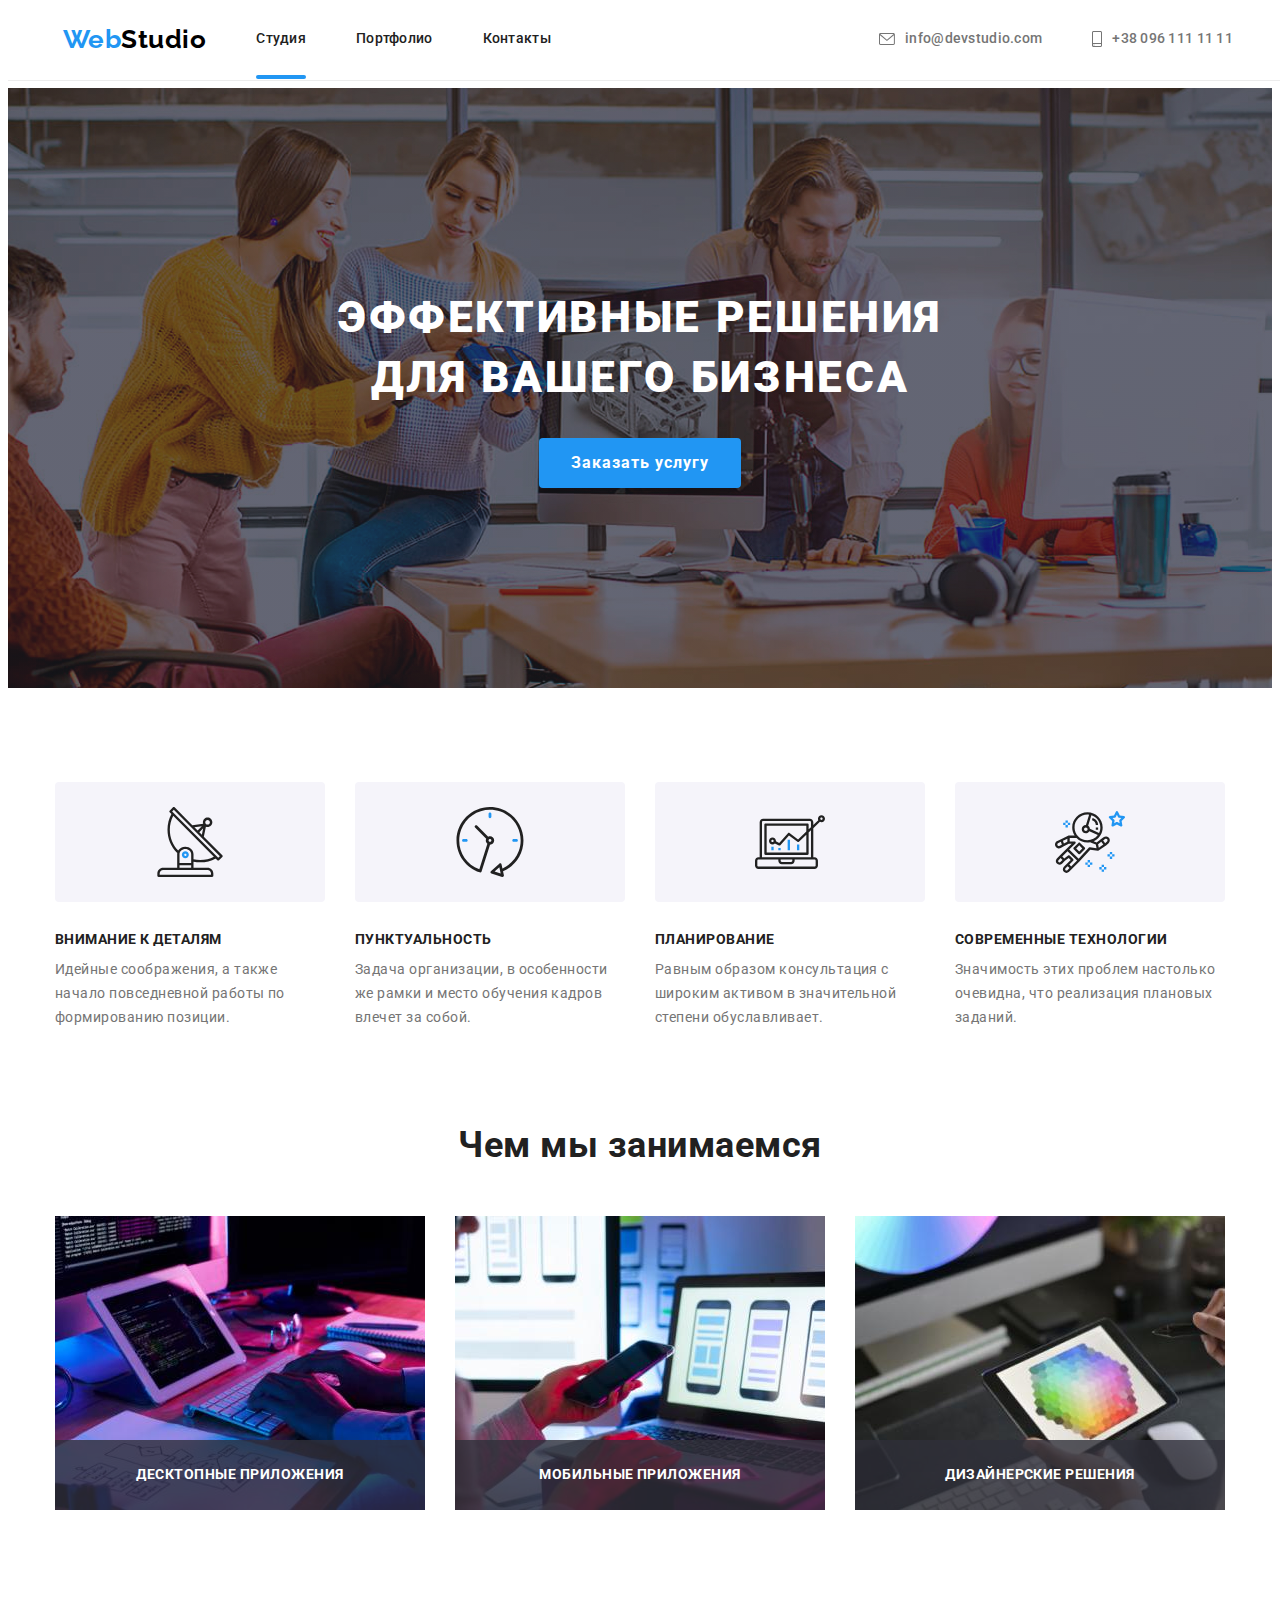
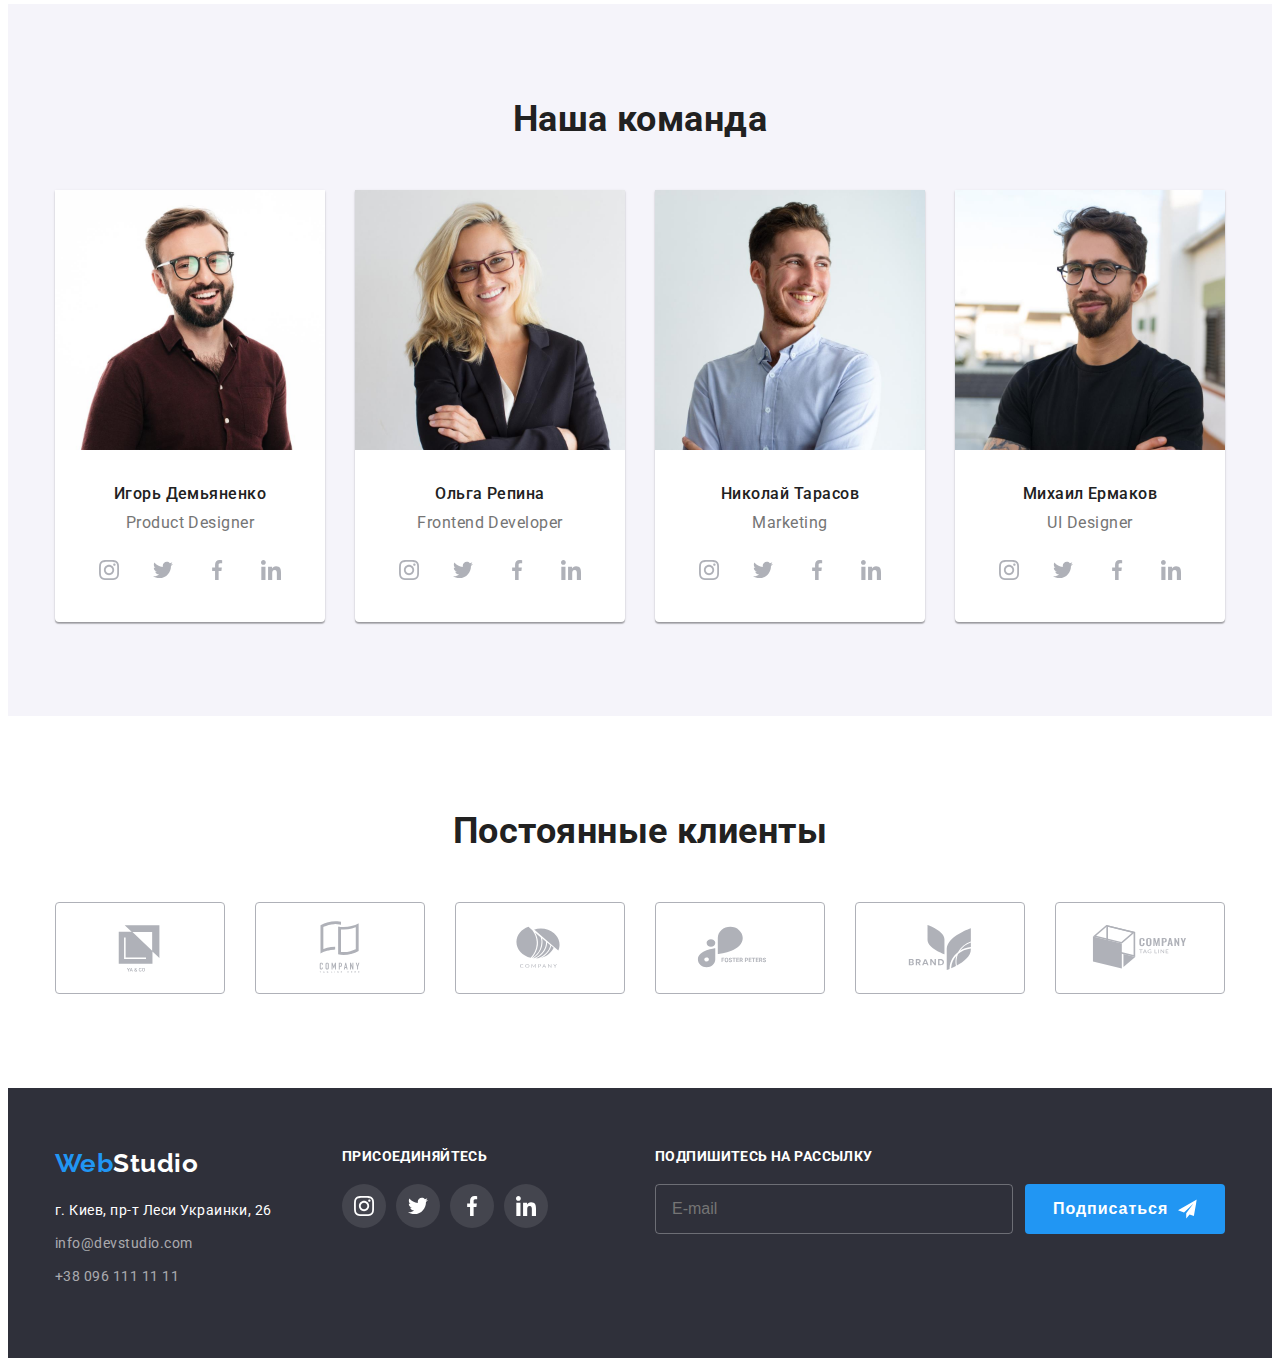
==== index.html @ 142d8e96 "new repository" ====
<!DOCTYPE html>
<html lang="ru">
<head>
    <meta charset="UTF-8">
    <meta http-equiv="X-UA-Compatible" content="IE=edge">
    <meta name="viewport" content="width=device-width, initial-scale=1.0">
    <title>Студия</title>
    <link href="https://fonts.googleapis.com/css2?family=Raleway:wght@700&family=Roboto:wght@400;500;700;900&display=swap"
        rel="stylesheet">
    <link rel="stylesheet" href="https://cdnjs.cloudflare.com/ajax/libs/modern-normalize/1.1.0/modern-normalize.min.css"
        integrity="sha512-wpPYUAdjBVSE4KJnH1VR1HeZfpl1ub8YT/NKx4PuQ5NmX2tKuGu6U/JRp5y+Y8XG2tV+wKQpNHVUX03MfMFn9Q=="
        crossorigin="anonymous" referrerpolicy="no-referrer" />
    <link rel="stylesheet" href="./css/styles.css">
</head>
<body>
    <!-- Шапка -->
    <header class="header">
        <div class="container nav-container">
            <nav class="header-nav">
                <a href="index.html" lang="en" class="logo-dark logo link"><span class="web">Web</span>Studio</a>
                <ul class="list nav-list">
                    <li class="nav-item"><a class="nav-link nav-link-hero current link" href="./index.html">Студия</a></li>
                    <li class="nav-item"><a class="nav-link nav-link-hero link" href="./portfolio.html">Портфолио</a></li>
                    <li class="nav-item"><a class="nav-link nav-link-hero link" href="">Контакты</a></li>
                </ul>
            </nav>
            <ul class="list nav-contacts">
                <li class="contact-item">
                    <a class="nav-contact link" href="mailto:info@devstudio.com">                
                        <svg class="icon-envelope">
                        <use href="./images/symbol-defs.svg#icon-envelope"></use>
                        </svg>
                     info@devstudio.com
                    </a>
                </li>
                <li class="contact-item">
                    <a class="nav-contact icon-tel link" href="tel:+380961111111">
                        <svg class="icon-smartphone">
                            <use href="./images/symbol-defs.svg#icon-smartphone"></use>
                        </svg>
                        +38 096 111 11 11
                    </a>
                </li>
            </ul>
        </div>
    </header>
<!-- Контент -->
 <main>
    <section class="hero-section conteiner overlay">
        <h1 class="hero-tittle">Эффективные решения <br /> для вашего бизнеса</h1>
        <button data-modal-open type="button" class="hero-button btn">Заказать услугу</button>        
        
    </section>
<!-- Особенности -->
<section class="section heading-section">
    <div class="container">
        <h2 class="heading-title">Особенности</h2>
        <ul class="heading-list list">
            <li class="heading-item icon-antena">
                <div class="icon-bcg">
                    <svg class="icon-box">
                        <use href="./images/symbol-defs.svg#icon-antenna"></use>
                    </svg>
                </div>
                <h3 class="second-heading-title">Внимание к деталям</h3>
                <p class="heading-text">Идейные соображения, а также начало повседневной работы по формированию позиции.</p>
            </li>
            <li class="heading-item">
                <div class="icon-bcg">
                    <svg class="icon-box">
                        <use href="./images/symbol-defs.svg#icon-clock"></use>
                    </svg>
                </div>                
                <h3 class="second-heading-title">Пунктуальность</h3>
                <p class="heading-text">Задача организации, в особенности же рамки и место обучения кадров влечет за собой.</p>
            </li>
            <li class="heading-item">
                <div class="icon-bcg">
                    <svg class="icon-box">
                        <use href="./images/symbol-defs.svg#icon-diagram"></use>
                    </svg>
                </div>
                <h3 class="second-heading-title">Планирование</h3>
                <p class="heading-text">Равным образом консультация с широким активом в значительной степени обуславливает.</p>
            </li>
            <li class="heading-item">
                <div class="icon-bcg">
                    <svg class="icon-box">
                        <use href="./images/symbol-defs.svg#icon-astronaut"></use>
                    </svg>
                </div>
                <h3 class="second-heading-title">Современные технологии</h3>
                <p class="heading-text">Значимость этих проблем настолько очевидна, что реализация плановых заданий.</p>
            </li>
        </ul>
    </div>
    
</section>
<!-- Чем мы занимаемся -->
<section class="section">
    <div class="container no-padding">
        <h2 class="galary-title title-two">Чем мы занимаемся</h2>
        <ul class="galary-list list">
            <li class="galary-item">                
                <img class="photo" src="./images/written-code.jpg" alt="Написание-кода" width="370">
                <p class="galary-item-about">Десктопные приложения</p>
            </li>
            <li class="galary-item">                
                <img class="photo" src="./images/adaptation-for-mobile.jpg" alt="Адаптация-под-мобильные-устройства" width="370">
                <p class="galary-item-about">Мобильные приложения</p>                                
            </li>
            <li class="galary-item">                
                <img class="photo" src="./images/style.jpg" alt="Стилизация-сайта" width="370">
                <p class="galary-item-about">Дизайнерские решения</p>                                
            </li>
        </ul>
    </div>
        
</section>
<!-- Наша команда -->
<section class="section team-section">
    <div class="container">
        <h2 class="team-title title-two">Наша команда</h2>
        <ul class="list team-list">
            <li class="team-item">
                <img class="foto-box" src="./images/foto-igor.jpg" alt="Игорь-Демьяненко" width="270">
                <h3 class="second-team-title">Игорь Демьяненко</h3>
                <p lang="en" class="team-about">Product Designer</p>
                <ul class="list team-contact-list">
                    <li class="team-contact-item">
                        <a href="" class="link team-contact-link">
                            <svg class="icon icon-social">
                                <use href="./images/symbol-defs.svg#icon-instagram"></use>
                            </svg>
                        </a>                        
                    </li>
                    <li class="team-contact-item">
                        <a href="" class="link team-contact-link">
                            <svg class="icon icon-twitter">
                                <use href="./images/symbol-defs.svg#icon-twitter"></use>
                            </svg>
                        </a>
                    </li>
                    <li class="team-contact-item">
                        <a href="" class="link team-contact-link">
                            <svg class="icon icon-facebook">
                                <use href="./images/symbol-defs.svg#icon-facebook"></use>
                            </svg>
                        </a>
                    </li>                   
                    <li class="team-contact-item">
                        <a href="" class="link team-contact-link">
                            <svg class="icon icon-linkedin">
                                <use href="./images/symbol-defs.svg#icon-linkedin"></use>
                            </svg>
                        </a>
                    </li>
                </ul>
            </li>
            <li class="team-item">
                <img class="foto-box" src="./images/foto-olga.jpg" alt="Ольга-Репина" width="270">
                <h3 class="second-team-title">Ольга Репина</h3>
                <p lang="en" class="team-about">Frontend Developer</p>
                <ul class="list team-contact-list">
                    <li class="team-contact-item">
                        <a href="" class="link team-contact-link">
                            <svg class="icon icon-instagram">
                                <use href="./images/symbol-defs.svg#icon-instagram"></use>
                            </svg>
                        </a>                
                    </li>
                    <li class="team-contact-item">
                        <a href="" class="link team-contact-link">
                            <svg class="icon icon-twitter">
                                <use href="./images/symbol-defs.svg#icon-twitter"></use>
                            </svg>
                        </a>
                    </li>
                    <li class="team-contact-item">
                        <a href="" class="link team-contact-link">
                            <svg class="icon icon-facebook">
                                <use href="./images/symbol-defs.svg#icon-facebook"></use>
                            </svg>
                        </a>
                    </li>
                    <li class="team-contact-item">
                        <a href="" class="link team-contact-link">
                            <svg class="icon icon-linkedin">
                                <use href="./images/symbol-defs.svg#icon-linkedin"></use>
                            </svg>
                        </a>
                    </li>
                </ul>
            </li>
            <li class="team-item">
                <img class="foto-box" src="./images/foto-mykola.jpg" alt="Николай-Тарасов" width="270">
                <h3 class="second-team-title">Николай Тарасов</h3>
                <p lang="en" class="team-about">Marketing</p>
                <ul class="list team-contact-list">
                    <li class="team-contact-item">
                        <a href="" class="link team-contact-link">
                            <svg class="icon icon-instagram">
                                <use href="./images/symbol-defs.svg#icon-instagram"></use>
                            </svg>
                        </a>
                
                    </li>
                    <li class="team-contact-item">
                        <a href="" class="link team-contact-link">
                            <svg class="icon icon-twitter">
                                <use href="./images/symbol-defs.svg#icon-twitter"></use>
                            </svg>
                        </a>
                    </li>
                    <li class="team-contact-item">
                        <a href="" class="link team-contact-link">
                            <svg class="icon icon-facebook">
                                <use href="./images/symbol-defs.svg#icon-facebook"></use>
                            </svg>
                        </a>
                    </li>
                    <li class="team-contact-item">
                        <a href="" class="link team-contact-link">
                            <svg class="icon icon-linkedin">
                                <use href="./images/symbol-defs.svg#icon-linkedin"></use>
                            </svg>
                        </a>
                    </li>
                </ul>
            </li>
            <li class="team-item">
                <img class="foto-box" src="./images/foto-myhaylo.jpg" alt="Михаил-Ермако" width="270">
                <h3 class="second-team-title">Михаил Ермаков</h3>
                <p lang="en" class="team-about">UI Designer</p>
                <ul class="list team-contact-list">
                    <li class="team-contact-item">
                        <a href="" class="link team-contact-link">
                            <svg class="icon icon-instagram">
                                <use href="./images/symbol-defs.svg#icon-instagram"></use>
                            </svg>
                        </a>
                        
                    </li>
                    <li class="team-contact-item">
                        <a href="" class="link team-contact-link">
                            <svg class="icon icon-twitter">
                                <use href="./images/symbol-defs.svg#icon-twitter"></use>
                            </svg>
                        </a>
                    </li>
                    <li class="team-contact-item">
                        <a href="" class="link team-contact-link">
                            <svg class="icon icon-facebook">
                                <use href="./images/symbol-defs.svg#icon-facebook"></use>
                            </svg>
                        </a>
                    </li>                   
                    <li class="team-contact-item">
                        <a href="" class="link team-contact-link">
                            <svg class="icon icon-linkedin">
                                <use href="./images/symbol-defs.svg#icon-linkedin"></use>
                            </svg>
                        </a>
                    </li>
                </ul>
            </li>
        </ul>
    </div>
    
</section>
<!-- Постоянные клиенты -->
<section class="section section-clients">
    <div class="container">
        <h2 class="title-two clients-title">Постоянные клиенты</h2>
        <ul class="list list-clients">
            <li class="client-item ">
                <a href="" class="link link-client ">                    
                <svg class="icon-company">
                   <use href="./images/symbol-defs.svg#icon-company1"></use>
                </svg>                                       
                </a>
            </li>
            <li class="client-item">
                <a href="" class="link link-client">
                <svg class="icon-company">
                    <use href="./images/symbol-defs.svg#icon-company2"></use>
                </svg>
                </a>                
            </li>
            <li class="client-item">
                 <a href="" class="link link-client ">
                <svg class="icon-company">
                    <use href="./images/symbol-defs.svg#icon-company3"></use>
                </svg>
                </a>
            </li>
            <li class="client-item">
                <a href="" class="link link-client">
                <svg class="icon-company">
                    <use href="./images/symbol-defs.svg#icon-company4"></use>
                </svg>
                </a>
            </li>
            <li class="client-item">                
                <a href="" class="link link-client">
                <svg class="icon-company">
                    <use href="./images/symbol-defs.svg#icon-company5"></use>
                </svg>
                </a>
            </li>
            <li class="client-item">
                <a href="" class="link link-client">
                <svg class="icon-company">
                    <use href="./images/symbol-defs.svg#icon-company6"></use>
                </svg>
                </a>
            </li>                        
        </ul>
    </div>
</section>
</main>
<!-- Подвал -->
<footer class="footer">
    <div class="container footer-container">
        <div>
            <a href="index.html" lang="en" class="logo-light logo link"><span class="web">Web</span>Studio</a>
            <address class="footer-adress">
                <ul class="footer-list list">
                    <li class="footer-item"><a class="footer-link-maps link" href="https://goo.gl/maps/ipxUos9jde3rESVAA">г. Киев,
                            пр-т Леси Украинки, 26</a></li>
                    <li class="footer-item"><a class="footer-link link" href="mailto:info@devstudio.com">info@devstudio.com</a></li>
                    <li class="footer-item"><a class="footer-link link" href="tel:+380961111111">+38 096 111 11 11</a></li>
                </ul>
            </address>
        </div>        
        <div class="footer-box-contact">
            <h3 class="footer-title">присоединяйтесь</h3>
            <ul class="list footer-contact-list">
                <li class="footer-contact-item">
                    <a href="" class="link link-footer-contact">
                        <svg class="icon icon-footer icon-instagram">
                            <use href="./images/symbol-defs.svg#icon-instagram"></use>
                        </svg>
                    </a>
                </li>
                <li class="footer-contact-item">
                    <a href="" class="link link-footer-contact">
                        <svg class="icon icon-footer icon-twitter">
                            <use href="./images/symbol-defs.svg#icon-twitter"></use>
                        </svg>
                    </a>
                </li>
                <li class="footer-contact-item">
                    <a href="" class="link link-footer-contact">
                        <svg class="icon icon-footer icon-facebook">
                            <use href="./images/symbol-defs.svg#icon-facebook"></use>
                        </svg>
                    </a>
                </li>
                <li class="footer-contact-item">
                    <a href="" class="link link-footer-contact">
                        <svg class="icon icon-footer icon-linkedin">
                            <use href="./images/symbol-defs.svg#icon-linkedin"></use>
                        </svg>
                    </a>
                    
                </li>
            </ul>
        </div>
        <div class="subscribe">
            <h3 class="footer-title">подпишитесь на рассылку</h3>
            <form class="topic-form js-speaker-form">
                <div class="form-footer">
                    <label for="email"></label>
                    <input type="email" name="email" placeholder="E-mail" id="email">
                </div>
                
                
                <button type="submit" class="btn-sbc">
                    Подписаться                    
                    <svg class="icon-send">
                        <use href="./images/symbol-defs.svg#icon-icon-send"></use>
                    </svg>
                    
                                    
                </button>
            </form>
        </div>
    </div>
    
</footer>

<div data-modal class="backdrop is-hidden">
    <div class="modal modal-animation">
        <button data-modal-close class="close-modal-btn" type="button">
            <svg class="icon-vector">
                <use href="./images/symbol-defs.svg#icon-vector"></use>
            </svg>
        </button>
        <div class="modal-form">
            <h2 class="modal-title">Оставьте свои данные, мы вам перезвоним</h2>
            <form class="form js-speaker-form">
                <div class="form-group">
                    <label for="user" >Имя</label>
                    <input class="input" type="text" name="inform-user" id="user" required>
                    <svg class="icon-form">
                        <use href="./images/symbol-defs.svg#icon-person-black-18dp-1"></use>
                    </svg>
                </div>
                <div class="form-group">
                    <label for="tel">Телефон</label>
                    <input class="input" type="tel" name="inform-user" id="tel" required>
                    <svg class="icon-form">
                        <use href="./images/symbol-defs.svg#icon-phone-black-18dp-1"></use>
                    </svg>
                </div>
                <div class="form-group">
                    <label for="mail">Почта</label>
                    <input class="input" type="email" name="inform-user" id="mail" required>
                    <svg class="icon-form">
                        <use href="./images/symbol-defs.svg#icon-email-black-18dp-1"></use>
                    </svg>
                </div>
                <div class="form-group">
                    <label for="comment">Комментарий</label>
                    <textarea class="input" name="inform-user" id="comment"  rows="8" placeholder="Введите текст"></textarea>
                </div>
                                    
                <label class="checkbox-label" >
                    <input class="checkbox" type="checkbox" name="police" >
                    <span class="box-icon-check">
                        <svg class="icon-check">
                            <use href="./images/symbol-defs.svg#icon-icon-check"></use>
                        </svg>
                    </span>
                    Соглашаюсь с рассылкой и принимаю <a href="" class="checkbox-link"> Условия договора</a>
                </label>
                                            
                        
            </form>
            <button type="submit" class="btn-modal">Отправить</button>
        </div>
        
    </div>
</div>

<script src="./js/modal.js"></script>
</body>
</html>
---- css/styles.css ----
html {
    box-sizing: border-box;
}
*, *::before, *::after {
    box-sizing: inherit;
}
h1, h2, h3, h4, h5, h6, p, ul {
    margin: 0;
    padding: 0;
}

/* цвет компаний #afb1b8 style="fill: var(--color3, #afb1b8)*/

:root {
    --accent-color: #2196F3;
    --primary-text-color: #212121;
    --second-text-color: #757575;
    --light-text-color: #FFFFFF;
    --dark: #000000;
    --footer-contacts-color: rgba(255, 255, 255, 0.6);
}
body {
    font-family: 'Roboto', sans-serif;
    font-weight: 400;
    color: var(--primary-text-color);
    letter-spacing: 0.03em;
    padding-top: 80px;
}
.backdrop {
    position: fixed;
    top: 0;
    left: 0;
    width: 100%;
    height: 100%;
    z-index: 2;
    background-color: rgba(0, 0, 0, 0.2);
    opacity: 1;
    transition: opacity 250ms cubic-bezier(0.4, 0, 0.2, 1);
    
}
.backdrop.is-hidden {
    opacity: 0;
    pointer-events: none;
    
    
}
.backdrop.is-hidden .modal {
    transform: translate(-50%, -50%) scale(0.8);
}
.modal {
    position: absolute;
    top: 50%;
    left: 50%;
    z-index: 3;
    transform: translate(-50%, -50%) scale(1);
    min-width: 528px;
    min-height: 581px;
    background-color: var(--light-text-color);
    border-radius: 4px;
    box-shadow: 0px 1px 3px rgba(0, 0, 0, 0.12), 0px 1px 1px rgba(0, 0, 0, 0.14), 0px 2px 1px rgba(0, 0, 0, 0.2);
    transition: transform 250ms cubic-bezier(0.4, 0, 0.2, 1);

    
}

.close-modal-btn {
    position: absolute;
    top: 8px;
    right: 8px;
    width: 30px;
    height: 30px;
    display: flex;
    align-items: center;
    justify-content: center;
    background-color: var(--light-text-color);
    border: 1px solid rgba(0, 0, 0, 0.1);
    border-radius: 50%;
    cursor: pointer;
    transition: fill 250ms cubic-bezier(0.4, 0, 0.2, 1);
    
}
.icon-vector {
    width: 18px;
    height: 18px;
    
    fill: #000000;
}
.close-modal-btn:hover .icon-vector,
.close-modal-btn:focus .icon-vector {
    fill: var(--accent-color);
}
.modal-form {
    display: flex;
    align-items: center;
    justify-content: center;
    flex-direction: column;
}
.modal-title {
    font-weight: 700;
    font-size: 20px;
    line-height: 1.15;
    text-align: center;
    color: var(--primary-text-color);
    margin-top: 40px;
}
.form {
    width: 448px;
    margin-top: 12px;
}
.form-group {
    position: relative;
    display: flex;
    flex-direction: column;
}
.form-group label {
    font-size: 12px;
    line-height: 1.17;
    letter-spacing: 0.01em;
    color: var(--second-text-color);
}
.form-group input {
    
    margin: 0;
    margin-top: 4px;
    padding: 11px 12px 11px 42px;
    outline: none;
    height: 40px;
    border: 1px solid rgba(33, 33, 33, 0.2);
    border-radius: 4px;
    cursor: pointer;
    transition: border 250ms cubic-bezier(0.4, 0, 0.2, 1);
}
.form-group:hover input,
.form-group:focus-within input {
    border-color: var(--accent-color);
    
}

.input {
    border-color: var(--accent-color);
}
.icon-form {
    position: absolute;
    bottom: 11px;
    left: 12px;
    width: 18px;
    height: 18px;
    fill: var(--dark);
    transition: fill 250ms cubic-bezier(0.4, 0, 0.2, 1);
}
.form-group:hover .icon-form,
.form-group:focus-within .icon-form {
    fill: var(--accent-color);
}
.form-group textarea {
    margin-top: 4px;
    padding: 12px 16px;
    height: 120px;
    outline: none;
    border: 1px solid rgba(33, 33, 33, 0.2);
    border-radius: 4px;
    cursor: pointer;
    transition: border 250ms cubic-bezier(0.4, 0, 0.2, 1);
}
.form-group:hover textarea,
.form-group:focus-within textarea {
    border-color: var(--accent-color);
    
}
.form-group:not(:first-child) {
    margin-top: 10px;
}
.form-group:last-child {
    margin-top: 20px;
}
textarea {
    resize: none;
}
.form-group label[for="police"] {
    font-size: 14px;
    line-height: 1.71;
    color: var(--second-text-color);
}
.checkbox-label {
    display: flex;
    align-items: center;
    justify-content: center;
    margin-top: 20px;
    font-size: 14px;
    line-height: 1.71;
    color: var(--second-text-color);
}
.checkbox {
    -webkit-appearance: none;
    -moz-appearance: none;
    appearance: none;
    
}
.checkbox:checked ~ .box-icon-check {
    background-color: var(--accent-color);
    border-color: var(--accent-color);
}
.box-icon-check {
    display: flex;
    align-items: center;
    width: 16px;
    height: 15px;
    margin-right: 7px;
    border: 1px solid #212121;
    border-radius: 2px;
    background-origin: border-box;
    cursor: pointer;
}
.box-icon-check:hover,
.box-icon-check:focus {
    border-color: var(--accent-color);
}

.checkbox-link {
    font-size: 14px;
    line-height: 1.71;
    color: var(--accent-color);
}
.btn-modal {
    font-weight: 700;
    font-size: 16px;
    line-height: 1.87;
    display: flex;
    align-items: center;
    justify-content: center;
    letter-spacing: 0.06em;
    width: 200px;
    height: 50px;
    color: var(--light-text-color);
    background-color: var(--accent-color);
    border: none;
    border-radius: 4px;
    box-shadow: 0px 4px 4px rgba(0, 0, 0, 0.15);
    margin-top: 30px;
    transition: background-color 250ms cubic-bezier(0.4, 0, 0.2, 1);
}
.btn-modal:hover,
.btn-modal:focus {
    background-color: #188CE8;
}
.section {
    padding-bottom: 94px;
    padding-top: 94px;
}
.container {
    width: 1200px;
    padding-left: 15px;
    padding-right: 15px;
    margin-left: auto;
    margin-right: auto;
}
.list {
    list-style: none;
}
.link {
    text-decoration: none;
    cursor: pointer;
    display: block;
}
.logo-dark {
    color: var(--dark);

}
.logo-light {
    display: flex;
    color: var(--light-text-color) ;
    margin-bottom: 20px;
}
.title-two {
    color: var(--primary-text-color);
}
/* ---------header--------- */
.header {
    position: fixed;
    top: 0;
    width: 100%;
    z-index: 1;
    min-height: 80px;
    border-bottom: 1px solid #ECECEC;
    padding-top: 24px;
    padding-bottom: 25px;
    background-color: var(--light-text-color);
}
.nav-container {
    display: flex;
    align-items: center;
}

.header-nav {
    display: flex;
}
.logo {
    font-family: 'Raleway', sans-serif;
    font-weight: 700;
    font-size: 26px;
    line-height: 1.19;
    
    margin-right: 50px;
}
.web {
    color: var(--accent-color);
}
.nav-list {
    display: flex;
    align-items: center;
    justify-content: flex-end;
}
.nav-item:not(:last-child) {
    margin-right: 50px;
}

.nav-link {
    position: relative;
    font-weight: 500;
    font-size: 14px;
    line-height: 1.14;
    letter-spacing: 0.02em;
    color: var(--primary-text-color);
}
.nav-link-hero {
    position: relative;

}
.nav-link-hero::after {
    display: block;
    position: absolute;
    content: "";
    left: 0;
    top: 44px;
    width: 0;
    height: 4px;
    background-color: var(--accent-color);
    border-radius: 2px;
    transition: 250ms cubic-bezier(0.4, 0, 0.2, 1);
}
.nav-link:hover::after {
    width: 100%
}
.nav-link:hover, .nav-link:focus {
    color: var(--accent-color);
}
.current {
    position: relative;
}
.current::after {
    display: block;
    position: absolute;
    content: "";
    left: 0;
    top: 44px;
    width: 100%;
    height: 4px;
    background-color: var(--accent-color);
    border-radius: 2px;
}
.nav-list.nav-item:not(:last-child) {
    margin-right: 50px;
}
.nav-contacts {
    display: flex;
    margin-left: auto;
    align-items: center;
}


.contact-item:not(:last-child) {
    margin-right: 50px;
}
.nav-contact {
    display: flex;
    align-items: center;    
    font-weight: 500;
    font-size: 14px;
    line-height: 1.14;
    letter-spacing: 0.02em;
    color: var(--second-text-color);
    transition-property: color;
    transition-duration: 250ms;
    transition-timing-function: cubic-bezier(0.4, 0, 0.2, 1);;
    
}
.nav-contact:hover , 
.nav-contact:focus {
    color: var(--accent-color);
}
.icon-envelope {
    display: flex;
    align-items: center;
    width: 16px;
    height: 12px;
    margin-right: 10px;
    fill: #757575;
    transition-property: fill;
    transition-duration: 250ms;
    transition-timing-function: cubic-bezier(0.4, 0, 0.2, 1);;
    
    
}
.icon-smartphone {
    display: flex;
    align-items: center;
    width: 10px;
    height: 16px;
    margin-right: 10px;
    fill: #757575;
    transition-property: fill;
    transition-duration: 250ms;
    transition-timing-function: cubic-bezier(0.4, 0, 0.2, 1);;
    
    
}
.nav-contact:hover .icon-envelope, 
.nav-contact:focus .icon-envelope {
    fill: var(--accent-color);
}
.nav-contact:hover .icon-smartphone, 
.nav-contact:focus .icon-smartphone {
    fill: var(--accent-color);
}
/* ---------hero--------- */

.hero-section {
    
    background-color: #2F303A;
    text-align: center;
    padding-top: 200px;
    padding-bottom: 200px;
}
.hero-tittle {
    font-weight: 900;
    font-size: 44px;
    line-height: 1.36;
    text-align: center;
    letter-spacing: 0.06em;
    text-transform: uppercase;
    color: var(--light-text-color);
    margin-bottom: 30px;
    
}
.btn {
    font-family: inherit;
    font-weight: 700;
    font-size: 16px;
    line-height: 1.87;
    align-items: center;
    
    letter-spacing: 0.06em;
    color: var(--light-text-color);
    background-color: var(--accent-color);
    box-shadow: 0px 4px 4px rgba(0, 0, 0, 0.15);
    border-radius: 4px;
    border: none;
    cursor: pointer;
    transition-property: background-color;
    transition-duration: 250ms;
    transition-timing-function: cubic-bezier(0.4, 0, 0.2, 1);;
    
    
}
.btn:hover, .btn.focus {
    background-color: #188CE8;
}
.hero-button {
    padding: 10px 32px;
}
.overlay {
    max-width: 1600px;
    height: 600px;
    margin-left: auto;
    margin-right: auto;
    background-image: linear-gradient(rgba(47, 48, 58, 0.4), 
                    rgba(47, 48, 58, 0.4)), url(../images/imgbcg.jpg);;
    background-repeat: no-repeat;
    background-size: cover;
    background-position: center;
}
/* ---------heading--------- */
.heading-section {
    padding-bottom: 0;
}
.heading-title {
    display: none;
}

.heading-list {
    
    display: flex;
    flex-wrap: wrap;
    margin-left: -30px;
    margin-top: -30px;
}
.heading-item {
    max-width: 270px;
    margin-left: 30px;
    margin-top: 30px;
    flex-basis: calc((100% - 120px) / 4);
}
.icon-bcg {
    display: flex;
    justify-content: center;
    align-items: center;
    width: 100%;
    height: 120px;
    background-color: #F5F4FA;
    margin-bottom: 30px;
    border-radius: 4px;

}
.icon-box {
    display: block;
    width: 70px;
    height: 70px;
}


.second-heading-title {
    font-weight: 700;
    font-size: 14px;
    line-height: 1.14;
    
    text-transform: uppercase;
    color: var(--primary-text-color);
    margin-bottom: 10px;
}
.heading-text {
    font-size: 14px;
    line-height: 1.71;
    
    color: var(--second-text-color);
}
/* ---------galary--------- */
.galary-title {
    font-weight: 700;
    font-size: 36px;
    line-height: 1.17;
    text-align: center;
    
    color: var(--primary-text-color);
    margin-bottom: 50px;
}
.galary-list {
    
    display: flex;
    flex-wrap: wrap;
    margin-left: -30px;
    margin-top: -30px;
}
.galary-item {
    position: relative;
    display: flex;
    margin-left: 30px;
    margin-top: 30px;
    flex-basis: calc((100% - 90px) / 3);
}
.galary-item::before {
    position: absolute;
    display: flex;
    bottom: 0;
    content: "";
    background-color: rgba(47, 48, 58, 0.8);
    width: 100%;
    height: 70px;
}

.photo {
    display: block;
    max-width: 100%;
}
.galary-item-about {
    display: block;
    text-align: center;
    justify-content: center;
    position: absolute;
    left: 50%;
    bottom: 27px;
    transform: translate(-50%);
    width: 100%;
    padding-bottom: 0; 
    font-weight: 700;
    font-size: 14px;
    line-height: 1.14;
    
    text-transform: uppercase;
    color: var(--light-text-color);
    
}

.section.no-padding {
    padding-top: 0;
    padding-bottom: 0;
}
/* ---------team--------- */
.team-section {
    padding-top: 94px;
    padding-bottom: 94px;
    background-color: #F5F4FA;
}
.team-list {
    display: flex;
    justify-content: space-between;
}

.team-title {
    font-weight: 700;
    font-size: 36px;
    line-height: 1.17;
    text-align: center;
    
    color: var(--primary-text-color);
    margin-bottom: 50px;
}
.team-item {
    width: 270px;
    
    background-color: var(--light-text-color);
    box-shadow: 0px 1px 3px rgba(0, 0, 0, 0.12), 0px 1px 1px rgba(0, 0, 0, 0.14), 0px 2px 1px rgba(0, 0, 0, 0.2);
    border-radius: 0px 0px 4px 4px;
    
}

.foto-box {
    margin-bottom: 30px;
}
.second-team-title {
    font-weight: 500;
    font-size: 16px;
    line-height: 1.19;
    text-align: center;
    
    color: var(--primary-text-color);
    margin-bottom: 10px;
}
.team-about {
    font-size: 16px;
    padding-bottom: 16px;
    line-height: 1.19;
    text-align: center;
    
    color: var(--second-text-color);
    
}
.team-contact-list {
    display: flex;
    justify-content: center;
    padding-bottom: 30px;
}
.team-contact-item {
    
}
.team-contact-item:not(:last-child) {
    margin-right: 10px;
}
.team-contact-link {
    display: flex;
    justify-content: center;
    align-items: center;
    width: 44px;
    height: 44px;
    border-radius: 50%;
    cursor: pointer;
    background-color: var(--light-text-color);
    transition-property: background-color;
    transition-duration: 250ms;
    transition-timing-function: cubic-bezier(0.4, 0, 0.2, 1);;
    
    
}
.team-contact-link:hover,
.team-contact-link:focus {
    background-color: var(--accent-color);
    
}
.icon {
    display: block;
    fill: #afb1b8;
    width: 20px;
    height: 20px;
    transition-property: fill;
    transition-duration: 250ms;
    transition-timing-function: cubic-bezier(0.4, 0, 0.2, 1);;
    
}
.team-contact-link:hover .icon,
.team-contact-link:focus .icon {
    fill: var(--light-text-color);
}

/* ---------clients--------- */
.list-clients {
    display: flex;
    justify-content: space-between;
}
.clients-title {
    font-weight: 700;
    font-size: 36px;
    line-height: 42px;
    text-align: center;
    
    color: var(--primary-text-color);
    margin-bottom: 50px;
}
.link-client {
    width: 170px;
    height: 92px;
    border: 1px solid #AFB1B8;
    border-radius: 4px;
    display: flex;
    justify-content: center;
    align-items: center;
    cursor: pointer;
    transition-property: border-color;
    transition-duration: 250ms;
    transition-timing-function: cubic-bezier(0.4, 0, 0.2, 1);;
    
}

.link-client:hover,
.link-client:focus {
    border-color: var(--accent-color);
}
.icon-company {
    width: 106px;
    height: 60px;
    fill: #afb1b8;
    transition-property: fill;
    transition-duration: 250ms;
    transition-timing-function: cubic-bezier(0.4, 0, 0.2, 1);;
    
}
.link-client:hover .icon-company,
.link-client:focus .icon-company {
    fill: var(--accent-color);
}

/* ---------footer--------- */
.footer {
    background-color: #2F303A;
    padding-top: 60px;
    padding-bottom: 60px;
}
.footer-container {
    display: flex;
    
}
.footer-adress {
    font-style: normal;
}
.footer-list {
    margin-right: 70px;
}
.footer-item {
    margin-bottom: 9px;
}

.footer-link-maps {
    font-size: 14px;
    line-height: 1.71;
    
    color: var(--light-text-color);
}
.footer-link {
    font-size: 14px;
    line-height: 1.71;
    
    color: var(--footer-contacts-color);
}


.footer-title {
    font-weight: 700;
    font-size: 14px;
    line-height: 16px;
    letter-spacing: 0.03em;
    text-transform: uppercase;
    color: var(--light-text-color);
    margin-bottom: 20px;
}

.footer-contact-list {
    display: flex;
    margin-right: 93px;
}
.footer-contact-item {
    display: flex;
    justify-content: center;
    align-items: center;
    width: 44px;
    height: 44px;
    background-color: rgba(255, 255, 255, .1);
    border-radius: 50%;
    transition-property: background-color;
    transition-duration: 250ms;
    transition-timing-function: cubic-bezier(0.4, 0, 0.2, 1);;
    
}
.footer-contact-item:hover,
.footer-contact-item:focus {
    background-color: var(--accent-color);
}

.footer-contact-item:not(:last-child) {
    margin-right: 10px;
}
.icon-footer {
    fill: var(--light-text-color);
}
.subscribe {
    margin-left: auto;
}
.topic-form {
    display: flex;
    flex-direction: row;
    align-items: center;
}
.form-footer input {
    font-size: 16px;
    line-height: 1.25;
    color: var(--light-text-color);
    background-color: transparent;
    outline: none;
    border: 1px solid rgba(255, 255, 255, 0.3);
    border-radius: 4px;
    width: 358px;
    height: 50px;
    padding-left: 16px;
    
}
.btn-sbc {
    font-weight: 700;
    font-size: 16px;
    line-height: 1.87;
    display: inline-flex;
    align-items: center;
    text-align: center;
    letter-spacing: 0.06em;
    color: var(--light-text-color);
    padding: 10px 28px;
    margin-left: 12px;
    width: 200px;
    height: 50px;
    background-color: var(--accent-color);
    border: none;
    border-radius: 4px;
    cursor: pointer;
}
.icon-send {
    display: inline-flex;
    width: 24px;
    height: 24px;
    margin-left: 10px;
}
/* ---------portfolio--------- */
/* ---------buttons--------- */
.list-button {
    display: flex;
    justify-content: center;
    margin-bottom: 50px;
}
.project-button {
    font-family: inherit;
    font-weight: 500;
    font-size: 16px;
    line-height: 1.62;
    text-align: center;
    
    border-radius: 4px;
    border: none;
    color: var(--primary-text-color);
    background-color: #F5F4FA;
    cursor: pointer;
    padding: 6px 22px;
    transition-property: color, background-color, box-shadow;
    transition-duration: 250ms;
    transition-timing-function: cubic-bezier(0.4, 0, 0.2, 1);;
    

}
.list-button-item:not(:last-child) {
    margin-right: 8px;
}
.project-button:hover, .project-button:focus {
    color: var(--light-text-color);
    background-color: var(--accent-color);
    box-shadow: 0px 3px 1px rgba(0, 0, 0, 0.1), 0px 1px 2px rgba(0, 0, 0, 0.08), 0px 2px 2px rgba(0, 0, 0, 0.12);
}
/* ---------projects-galary--------- */
.projects-list {
    display: flex;
    flex-wrap: wrap;
    
}

.project-box {
    width: 370px;
    padding-bottom: 20px;
    background-color: var(--light-text-color);
    border: 1px solid #EEEEEE;
    box-sizing: border-box;
    
}
.project-box:hover, .project-box:focus {
    box-shadow: 0px 1px 1px rgba(0, 0, 0, 0.12), 
                0px 4px 4px rgba(0, 0, 0, 0.06),
                1px 4px 6px rgba(0, 0, 0, 0.16);
}
.project-box:not(:nth-child(3n + 3)) {
    margin-right: 30px;
}
.project-box:not(:nth-child(n+7)) {
    margin-bottom: 30px;
}
.tehno-kriak {
    position: relative;
    overflow: hidden;
}
.tehno-kriak::before {
    position: absolute;
    display: inline-block;
    content: "";
    width: 100%;
    height: 100%;
    background-color: rgba(33, 150, 243, 0.9);
    
    transform: translateY(100%);
    transition-property: transform;
    transition-duration: 250ms;
    transition-timing-function: cubic-bezier(0.4, 0, 0.2, 1);;
    
}
.tehno-kriak-link:hover .tehno-kriak::before {
    
    transform:translateY(0);
}

.text-tehno-kriak {
    
    position: absolute;
    top: 0;
    left: 0;
    display: flex;
    padding: 63px 24px;
    font-size: 18px;
    line-height: 1.56;
    
    color: var(--light-text-color);
    transition-property: opacity;
    transition-duration: 250ms;
    transition-timing-function: cubic-bezier(0.4, 0, 0.2, 1);;
    
    opacity: 0;
}
.tehno-kriak-link:hover .text-tehno-kriak {
    opacity: 1;
}
.about-project-box {
    padding-top: 20px;
    padding-left: 24px;
}

.project-box-title {
    font-weight: 700;
    font-size: 18px;
    line-height: 2;
    letter-spacing: 0.06em;
    color: var(--primary-text-color);
    margin-bottom: 4px;
    
}
.project-about {
    font-size: 16px;
    line-height: 1.87;
    
    color: var(--second-text-color);
    
}
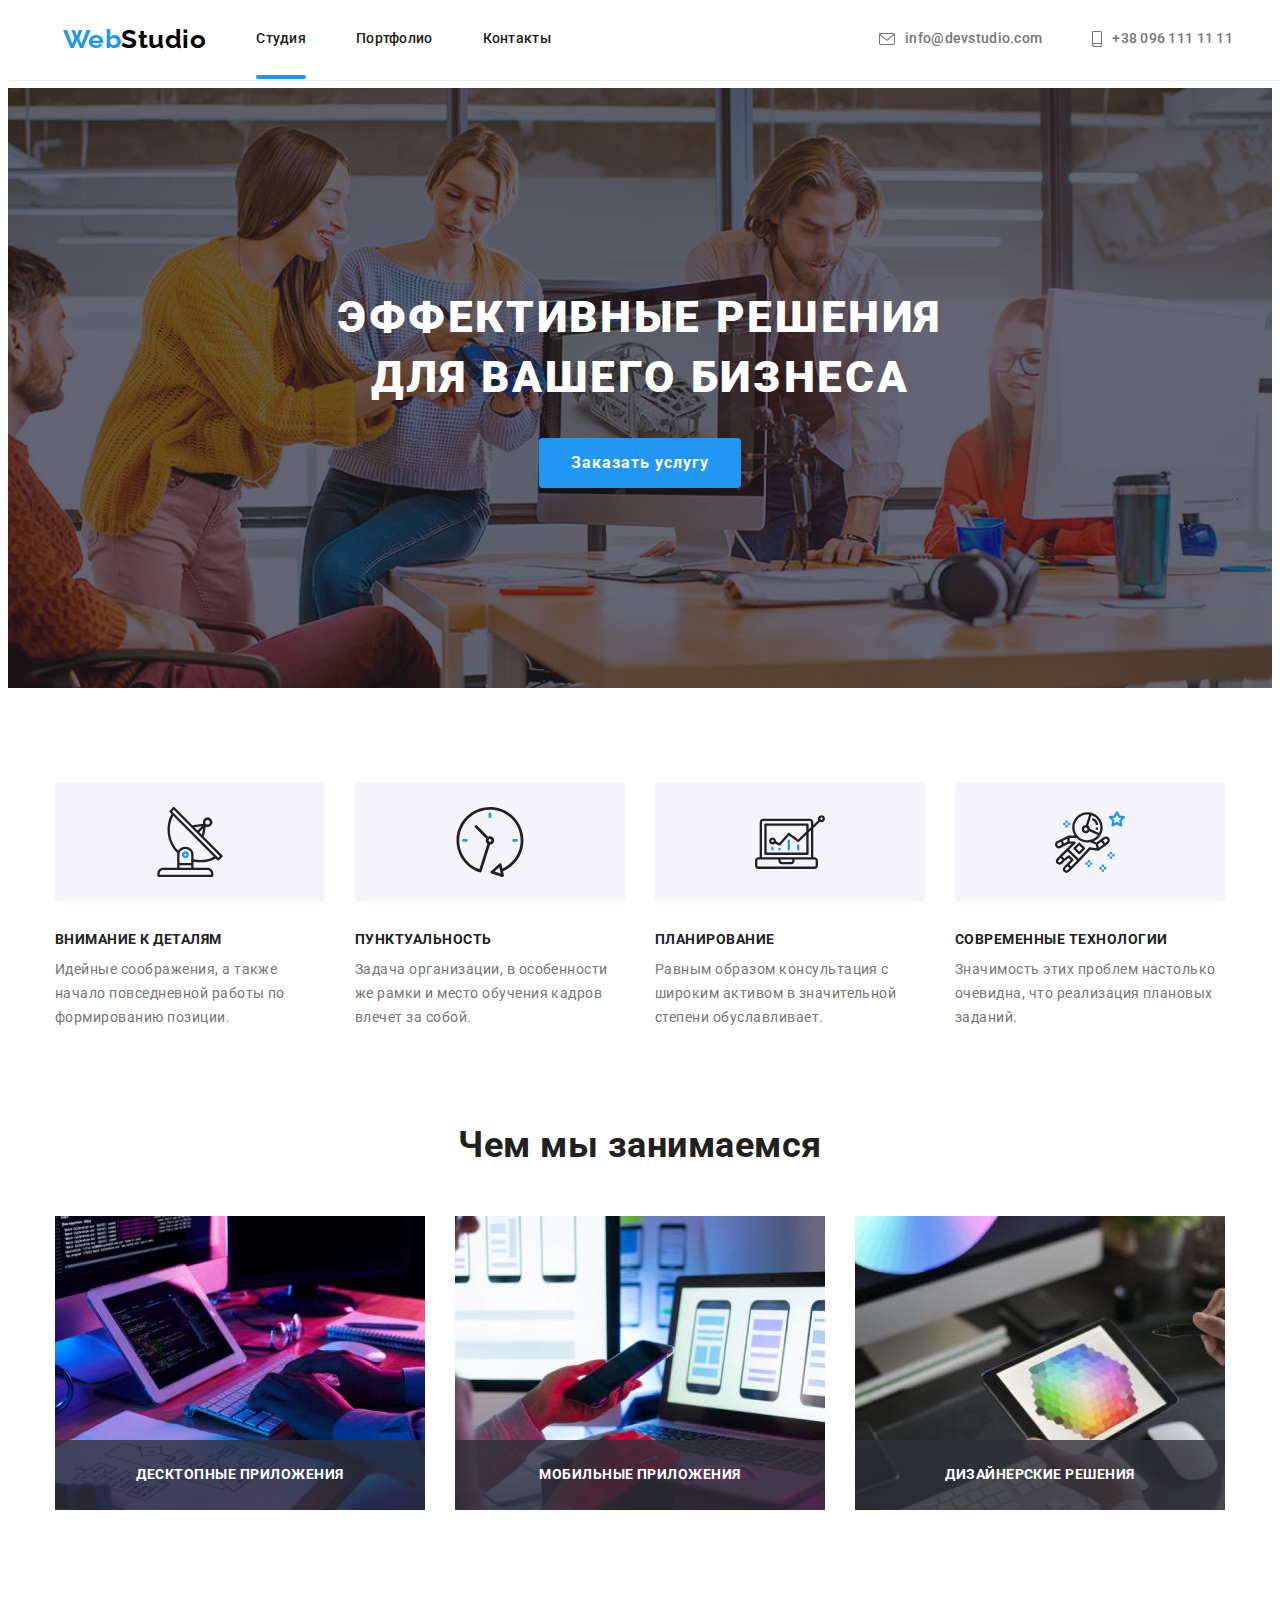
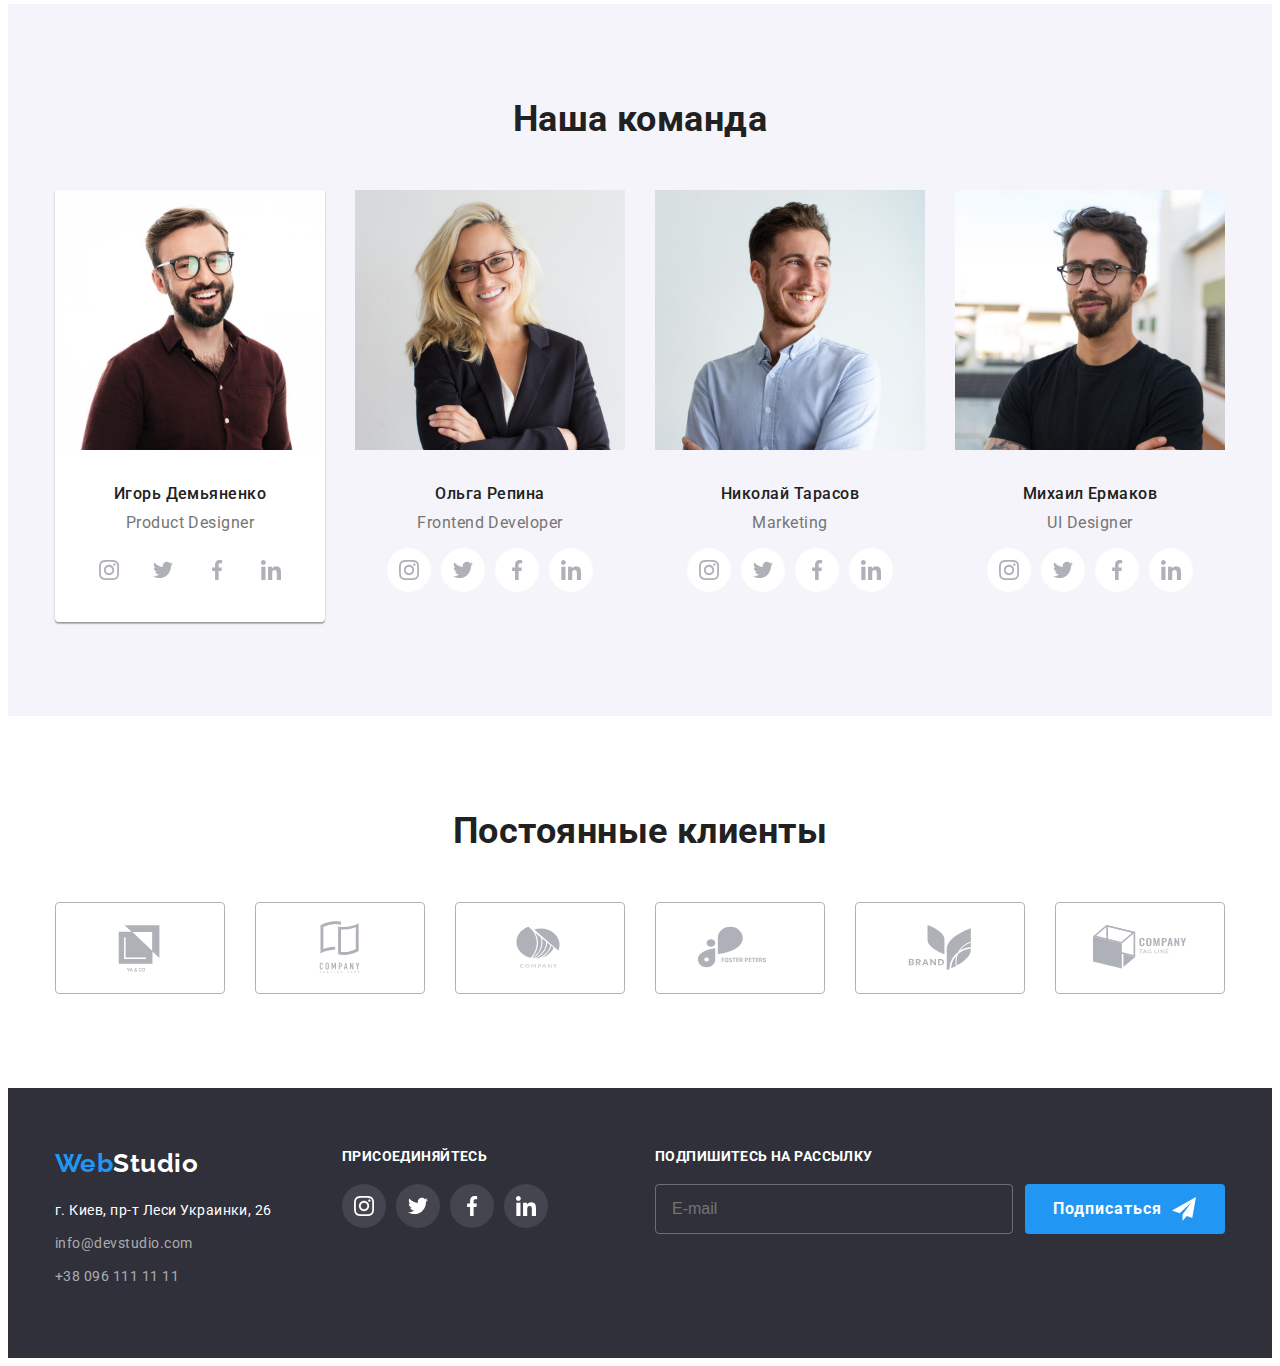
==== commit 443d6ab5: "Бэм1" ====
--- a/index.html
+++ b/index.html
@@ -14,28 +14,28 @@
 </head>
 <body>
     <!-- Шапка -->
-    <header class="header">
+    <header class="page-header">
         <div class="container nav-container">
             <nav class="header-nav">
                 <a href="index.html" lang="en" class="logo-dark logo link"><span class="web">Web</span>Studio</a>
                 <ul class="list nav-list">
-                    <li class="nav-item"><a class="nav-link nav-link-hero current link" href="./index.html">Студия</a></li>
-                    <li class="nav-item"><a class="nav-link nav-link-hero link" href="./portfolio.html">Портфолио</a></li>
-                    <li class="nav-item"><a class="nav-link nav-link-hero link" href="">Контакты</a></li>
+                    <li class="nav-list__item"><a class="nav-list__link nav-list__link--hero nav-list__link--current link" href="./index.html">Студия</a></li>
+                    <li class="nav-list__item"><a class="nav-list__link nav-list__link--hero link" href="./portfolio.html">Портфолио</a></li>
+                    <li class="nav-list__item"><a class="nav-list__link nav-list__link--hero link" href="">Контакты</a></li>
                 </ul>
             </nav>
             <ul class="list nav-contacts">
-                <li class="contact-item">
-                    <a class="nav-contact link" href="mailto:info@devstudio.com">                
-                        <svg class="icon-envelope">
+                <li class="nav-contacts__item">
+                    <a class="nav-contacts__link link" href="mailto:info@devstudio.com">                
+                        <svg class="nav-contacts__link--icon-envelope">
                         <use href="./images/symbol-defs.svg#icon-envelope"></use>
                         </svg>
                      info@devstudio.com
                     </a>
                 </li>
-                <li class="contact-item">
-                    <a class="nav-contact icon-tel link" href="tel:+380961111111">
-                        <svg class="icon-smartphone">
+                <li class="nav-contacts__item">
+                    <a class="nav-contacts__link link" href="tel:+380961111111">
+                        <svg class="nav-contacts__link--icon-smartphone">
                             <use href="./images/symbol-defs.svg#icon-smartphone"></use>
                         </svg>
                         +38 096 111 11 11
@@ -46,72 +46,72 @@
     </header>
 <!-- Контент -->
  <main>
-    <section class="hero-section conteiner overlay">
-        <h1 class="hero-tittle">Эффективные решения <br /> для вашего бизнеса</h1>
-        <button data-modal-open type="button" class="hero-button btn">Заказать услугу</button>        
+    <section class="conteiner hero-section hero-section--overlay">
+        <h1 class="hero-section__tittle">Эффективные решения <br /> для вашего бизнеса</h1>
+        <button data-modal-open type="button" class="btn hero-section--btn ">Заказать услугу</button>        
         
     </section>
 <!-- Особенности -->
-<section class="section heading-section">
+<section class="section feature-section">
     <div class="container">
-        <h2 class="heading-title">Особенности</h2>
-        <ul class="heading-list list">
-            <li class="heading-item icon-antena">
-                <div class="icon-bcg">
-                    <svg class="icon-box">
+        <h2 class="feature-section__title">Особенности</h2>
+        <ul class="feature-section__list list">
+            <li class="feature-section__item ">
+                <div class="feature-section__icon-bcg">
+                    <svg class="feature-section__icon-box">
                         <use href="./images/symbol-defs.svg#icon-antenna"></use>
                     </svg>
                 </div>
-                <h3 class="second-heading-title">Внимание к деталям</h3>
-                <p class="heading-text">Идейные соображения, а также начало повседневной работы по формированию позиции.</p>
-            </li>
-            <li class="heading-item">
-                <div class="icon-bcg">
-                    <svg class="icon-box">
+                <h3 class="feature-section__second-title">Внимание к деталям</h3>
+                <p class="feature-section__about">Идейные соображения, а также начало повседневной работы по формированию позиции.</p>
+            </li>
+            <li class="feature-section__item">
+                <div class="feature-section__icon-bcg">
+                    <svg class="feature-section__icon-box">
                         <use href="./images/symbol-defs.svg#icon-clock"></use>
                     </svg>
                 </div>                
-                <h3 class="second-heading-title">Пунктуальность</h3>
-                <p class="heading-text">Задача организации, в особенности же рамки и место обучения кадров влечет за собой.</p>
-            </li>
-            <li class="heading-item">
-                <div class="icon-bcg">
-                    <svg class="icon-box">
+                <h3 class="feature-section__second-title">Пунктуальность</h3>
+                <p class="feature-section__about">Задача организации, в особенности же рамки и место обучения кадров влечет за собой.</p>
+            </li>
+            <li class="feature-section__item">
+                <div class="feature-section__icon-bcg">
+                    <svg class="feature-section__icon-box">
                         <use href="./images/symbol-defs.svg#icon-diagram"></use>
                     </svg>
                 </div>
-                <h3 class="second-heading-title">Планирование</h3>
-                <p class="heading-text">Равным образом консультация с широким активом в значительной степени обуславливает.</p>
-            </li>
-            <li class="heading-item">
-                <div class="icon-bcg">
-                    <svg class="icon-box">
+                <h3 class="feature-section__second-title">Планирование</h3>
+                <p class="feature-section__about">Равным образом консультация с широким активом в значительной степени обуславливает.</p>
+            </li>
+            <li class="feature-section__item">
+                <div class="feature-section__icon-bcg">
+                    <svg class="feature-section__icon-box">
                         <use href="./images/symbol-defs.svg#icon-astronaut"></use>
                     </svg>
                 </div>
-                <h3 class="second-heading-title">Современные технологии</h3>
-                <p class="heading-text">Значимость этих проблем настолько очевидна, что реализация плановых заданий.</p>
+                <h3 class="feature-section__second-title">Современные технологии</h3>
+                <p class="feature-section__about">Значимость этих проблем настолько очевидна, что реализация плановых заданий.</p>
             </li>
         </ul>
     </div>
     
 </section>
 <!-- Чем мы занимаемся -->
-<section class="section">
+<section class="section galary">
     <div class="container no-padding">
-        <h2 class="galary-title title-two">Чем мы занимаемся</h2>
-        <ul class="galary-list list">
-            <li class="galary-item">                
-                <img class="photo" src="./images/written-code.jpg" alt="Написание-кода" width="370">
-                <p class="galary-item-about">Десктопные приложения</p>
-            </li>
-            <li class="galary-item">                
-                <img class="photo" src="./images/adaptation-for-mobile.jpg" alt="Адаптация-под-мобильные-устройства" width="370">
-                <p class="galary-item-about">Мобильные приложения</p>                                
-            </li>
-            <li class="galary-item">                
-                <img class="photo" src="./images/style.jpg" alt="Стилизация-сайта" width="370">
-                <p class="galary-item-about">Дизайнерские решения</p>                                
+        <h2 class="galary__title title-two">Чем мы занимаемся</h2>
+        <ul class="galary__list list">
+            <li class="galary__item">                
+                <img class="galary__photo" src="./images/written-code.jpg" alt="Написание-кода" width="370">
+                <p class="galary__about">Десктопные приложения</p>
+            </li>
+            <li class="galary__item">                
+                <img class="galary__photo" src="./images/adaptation-for-mobile.jpg" alt="Адаптация-под-мобильные-устройства" width="370">
+                <p class="galary__about">Мобильные приложения</p>                                
+            </li>
+            <li class="galary__item">                
+                <img class="galary__photo" src="./images/style.jpg" alt="Стилизация-сайта" width="370">
+                <p class="galary__about">Дизайнерские решения</p>                                
             </li>
         </ul>
     </div>
@@ -120,9 +120,9 @@
 <!-- Наша команда -->
 <section class="section team-section">
     <div class="container">
-        <h2 class="team-title title-two">Наша команда</h2>
-        <ul class="list team-list">
-            <li class="team-item">
+        <h2 class="team-section__title title-two">Наша команда</h2>
+        <ul class="list team-section__list">
+            <li class="team-section__item">
                 <img class="foto-box" src="./images/foto-igor.jpg" alt="Игорь-Демьяненко" width="270">
                 <h3 class="second-team-title">Игорь Демьяненко</h3>
                 <p lang="en" class="team-about">Product Designer</p>
@@ -376,7 +376,7 @@
                 </div>
                 
                 
-                <button type="submit" class="btn-sbc">
+                <button type="submit" class="btn btn--sbc">
                     Подписаться                    
                     <svg class="icon-send">
                         <use href="./images/symbol-defs.svg#icon-icon-send"></use>
@@ -438,7 +438,7 @@
                                             
                         
             </form>
-            <button type="submit" class="btn-modal">Отправить</button>
+            <button type="submit" class="btn btn--modal">Отправить</button>
         </div>
         
     </div>
--- a/css/styles.css
+++ b/css/styles.css
@@ -26,6 +26,63 @@
     letter-spacing: 0.03em;
     padding-top: 80px;
 }
+.section {
+    padding-bottom: 94px;
+    padding-top: 94px;
+}
+.container {
+    width: 1200px;
+    padding-left: 15px;
+    padding-right: 15px;
+    margin-left: auto;
+    margin-right: auto;
+}
+.list {
+    list-style: none;
+}
+.link {
+    text-decoration: none;
+    cursor: pointer;
+    display: block;
+}
+.logo-dark {
+    color: var(--dark);
+
+}
+.logo-light {
+    display: flex;
+    color: var(--light-text-color) ;
+    margin-bottom: 20px;
+}
+.title-two {
+    color: var(--primary-text-color);
+}
+.btn {
+    font-family: inherit;
+    font-weight: 700;
+    font-size: 16px;
+    line-height: 1.87;
+    display: inline-flex;
+    align-items: center;
+    text-align: center;
+    letter-spacing: 0.06em;
+    color: var(--light-text-color);
+    
+    background-color: var(--accent-color);
+    border: none;
+    border-radius: 4px;
+    cursor: pointer;
+    transition-property: background-color;
+    transition-duration: 250ms;
+    transition-timing-function: cubic-bezier(0.4, 0, 0.2, 1);;
+       
+}
+.btn:hover, 
+.btn.focus {
+    background-color: #188CE8;
+}
+
+/*----- модальное окно -----*/
 .backdrop {
     position: fixed;
     top: 0;
@@ -221,61 +278,15 @@
     line-height: 1.71;
     color: var(--accent-color);
 }
-.btn-modal {
-    font-weight: 700;
-    font-size: 16px;
-    line-height: 1.87;
-    display: flex;
-    align-items: center;
-    justify-content: center;
-    letter-spacing: 0.06em;
-    width: 200px;
-    height: 50px;
-    color: var(--light-text-color);
-    background-color: var(--accent-color);
-    border: none;
-    border-radius: 4px;
+.btn--modal {  
     box-shadow: 0px 4px 4px rgba(0, 0, 0, 0.15);
     margin-top: 30px;
-    transition: background-color 250ms cubic-bezier(0.4, 0, 0.2, 1);
-}
-.btn-modal:hover,
-.btn-modal:focus {
-    background-color: #188CE8;
-}
-.section {
-    padding-bottom: 94px;
-    padding-top: 94px;
-}
-.container {
-    width: 1200px;
-    padding-left: 15px;
-    padding-right: 15px;
-    margin-left: auto;
-    margin-right: auto;
-}
-.list {
-    list-style: none;
-}
-.link {
-    text-decoration: none;
-    cursor: pointer;
-    display: block;
-}
-.logo-dark {
-    color: var(--dark);
-
-}
-.logo-light {
-    display: flex;
-    color: var(--light-text-color) ;
-    margin-bottom: 20px;
-}
-.title-two {
-    color: var(--primary-text-color);
-}
+    padding: 10px 55px;
+    
+}
+
 /* ---------header--------- */
-.header {
+.page-header {
     position: fixed;
     top: 0;
     width: 100%;
@@ -310,11 +321,11 @@
     align-items: center;
     justify-content: flex-end;
 }
-.nav-item:not(:last-child) {
+.nav-list__item:not(:last-child) {
     margin-right: 50px;
 }
 
-.nav-link {
+.nav-list__link {
     position: relative;
     font-weight: 500;
     font-size: 14px;
@@ -322,11 +333,11 @@
     letter-spacing: 0.02em;
     color: var(--primary-text-color);
 }
-.nav-link-hero {
+.nav-list__link--hero {
     position: relative;
 
 }
-.nav-link-hero::after {
+.nav-list__link--hero::after {
     display: block;
     position: absolute;
     content: "";
@@ -338,16 +349,17 @@
     border-radius: 2px;
     transition: 250ms cubic-bezier(0.4, 0, 0.2, 1);
 }
-.nav-link:hover::after {
+.nav-list__link:hover::after {
     width: 100%
 }
-.nav-link:hover, .nav-link:focus {
+.nav-list__link:hover, 
+.nav-list__link:focus {
     color: var(--accent-color);
 }
-.current {
+.nav-list__link--current {
     position: relative;
 }
-.current::after {
+.nav-list__link--current::after {
     display: block;
     position: absolute;
     content: "";
@@ -358,7 +370,7 @@
     background-color: var(--accent-color);
     border-radius: 2px;
 }
-.nav-list.nav-item:not(:last-child) {
+.nav-list.nav-list__item:not(:last-child) {
     margin-right: 50px;
 }
 .nav-contacts {
@@ -368,10 +380,10 @@
 }
 
 
-.contact-item:not(:last-child) {
+.nav-contacts__item:not(:last-child) {
     margin-right: 50px;
 }
-.nav-contact {
+.nav-contacts__link {
     display: flex;
     align-items: center;    
     font-weight: 500;
@@ -384,11 +396,11 @@
     transition-timing-function: cubic-bezier(0.4, 0, 0.2, 1);;
     
 }
-.nav-contact:hover , 
-.nav-contact:focus {
+.nav-contacts__link:hover , 
+.nav-contacts__link:focus {
     color: var(--accent-color);
 }
-.icon-envelope {
+.nav-contacts__link--icon-envelope {
     display: flex;
     align-items: center;
     width: 16px;
@@ -401,7 +413,7 @@
     
     
 }
-.icon-smartphone {
+.nav-contacts__link--icon-smartphone {
     display: flex;
     align-items: center;
     width: 10px;
@@ -414,12 +426,12 @@
     
     
 }
-.nav-contact:hover .icon-envelope, 
-.nav-contact:focus .icon-envelope {
+.nav-contacts__link:hover .nav-contacts__link--icon-envelope, 
+.nav-contacts__link:focus .nav-contacts__link--icon-envelope {
     fill: var(--accent-color);
 }
-.nav-contact:hover .icon-smartphone, 
-.nav-contact:focus .icon-smartphone {
+.nav-contacts__link:hover .nav-contacts__link--icon-smartphone, 
+.nav-contacts__link:focus .nav-contacts__link--icon-smartphone {
     fill: var(--accent-color);
 }
 /* ---------hero--------- */
@@ -431,7 +443,7 @@
     padding-top: 200px;
     padding-bottom: 200px;
 }
-.hero-tittle {
+.hero-section__tittle {
     font-weight: 900;
     font-size: 44px;
     line-height: 1.36;
@@ -442,33 +454,10 @@
     margin-bottom: 30px;
     
 }
-.btn {
-    font-family: inherit;
-    font-weight: 700;
-    font-size: 16px;
-    line-height: 1.87;
-    align-items: center;
-    
-    letter-spacing: 0.06em;
-    color: var(--light-text-color);
-    background-color: var(--accent-color);
-    box-shadow: 0px 4px 4px rgba(0, 0, 0, 0.15);
-    border-radius: 4px;
-    border: none;
-    cursor: pointer;
-    transition-property: background-color;
-    transition-duration: 250ms;
-    transition-timing-function: cubic-bezier(0.4, 0, 0.2, 1);;
-    
-    
-}
-.btn:hover, .btn.focus {
-    background-color: #188CE8;
-}
-.hero-button {
+.hero-section--btn {
     padding: 10px 32px;
 }
-.overlay {
+.hero-section--overlay {
     max-width: 1600px;
     height: 600px;
     margin-left: auto;
@@ -480,27 +469,27 @@
     background-position: center;
 }
 /* ---------heading--------- */
-.heading-section {
+.feature-section {
     padding-bottom: 0;
 }
-.heading-title {
+.feature-section__title {
     display: none;
 }
 
-.heading-list {
+.feature-section__list {
     
     display: flex;
     flex-wrap: wrap;
     margin-left: -30px;
     margin-top: -30px;
 }
-.heading-item {
+.feature-section__item {
     max-width: 270px;
     margin-left: 30px;
     margin-top: 30px;
     flex-basis: calc((100% - 120px) / 4);
 }
-.icon-bcg {
+.feature-section__icon-bcg {
     display: flex;
     justify-content: center;
     align-items: center;
@@ -511,14 +500,14 @@
     border-radius: 4px;
 
 }
-.icon-box {
+.feature-section__icon-box {
     display: block;
     width: 70px;
     height: 70px;
 }
 
 
-.second-heading-title {
+.feature-section__second-title {
     font-weight: 700;
     font-size: 14px;
     line-height: 1.14;
@@ -527,14 +516,17 @@
     color: var(--primary-text-color);
     margin-bottom: 10px;
 }
-.heading-text {
+.feature-section__about {
     font-size: 14px;
     line-height: 1.71;
     
     color: var(--second-text-color);
 }
 /* ---------galary--------- */
-.galary-title {
+.galary {
+
+}
+.galary__title {
     font-weight: 700;
     font-size: 36px;
     line-height: 1.17;
@@ -543,21 +535,21 @@
     color: var(--primary-text-color);
     margin-bottom: 50px;
 }
-.galary-list {
+.galary__list {
     
     display: flex;
     flex-wrap: wrap;
     margin-left: -30px;
     margin-top: -30px;
 }
-.galary-item {
+.galary__item {
     position: relative;
     display: flex;
     margin-left: 30px;
     margin-top: 30px;
     flex-basis: calc((100% - 90px) / 3);
 }
-.galary-item::before {
+.galary__item::before {
     position: absolute;
     display: flex;
     bottom: 0;
@@ -567,11 +559,11 @@
     height: 70px;
 }
 
-.photo {
+.galary__photo {
     display: block;
     max-width: 100%;
 }
-.galary-item-about {
+.galary__about {
     display: block;
     text-align: center;
     justify-content: center;
@@ -600,12 +592,8 @@
     padding-bottom: 94px;
     background-color: #F5F4FA;
 }
-.team-list {
-    display: flex;
-    justify-content: space-between;
-}
-
-.team-title {
+
+.team-section__title {
     font-weight: 700;
     font-size: 36px;
     line-height: 1.17;
@@ -614,7 +602,11 @@
     color: var(--primary-text-color);
     margin-bottom: 50px;
 }
-.team-item {
+.team-section__list {
+    display: flex;
+    justify-content: space-between;
+}
+.team-section__item {
     width: 270px;
     
     background-color: var(--light-text-color);
@@ -830,23 +822,14 @@
     padding-left: 16px;
     
 }
-.btn-sbc {
-    font-weight: 700;
-    font-size: 16px;
-    line-height: 1.87;
-    display: inline-flex;
-    align-items: center;
-    text-align: center;
-    letter-spacing: 0.06em;
-    color: var(--light-text-color);
+.btn--sbc {
     padding: 10px 28px;
     margin-left: 12px;
     width: 200px;
     height: 50px;
-    background-color: var(--accent-color);
-    border: none;
-    border-radius: 4px;
-    cursor: pointer;
+}
+.btn-sbc:hover, .btn-sbc:focus {
+    background-color: #188CE8;
 }
 .icon-send {
     display: inline-flex;
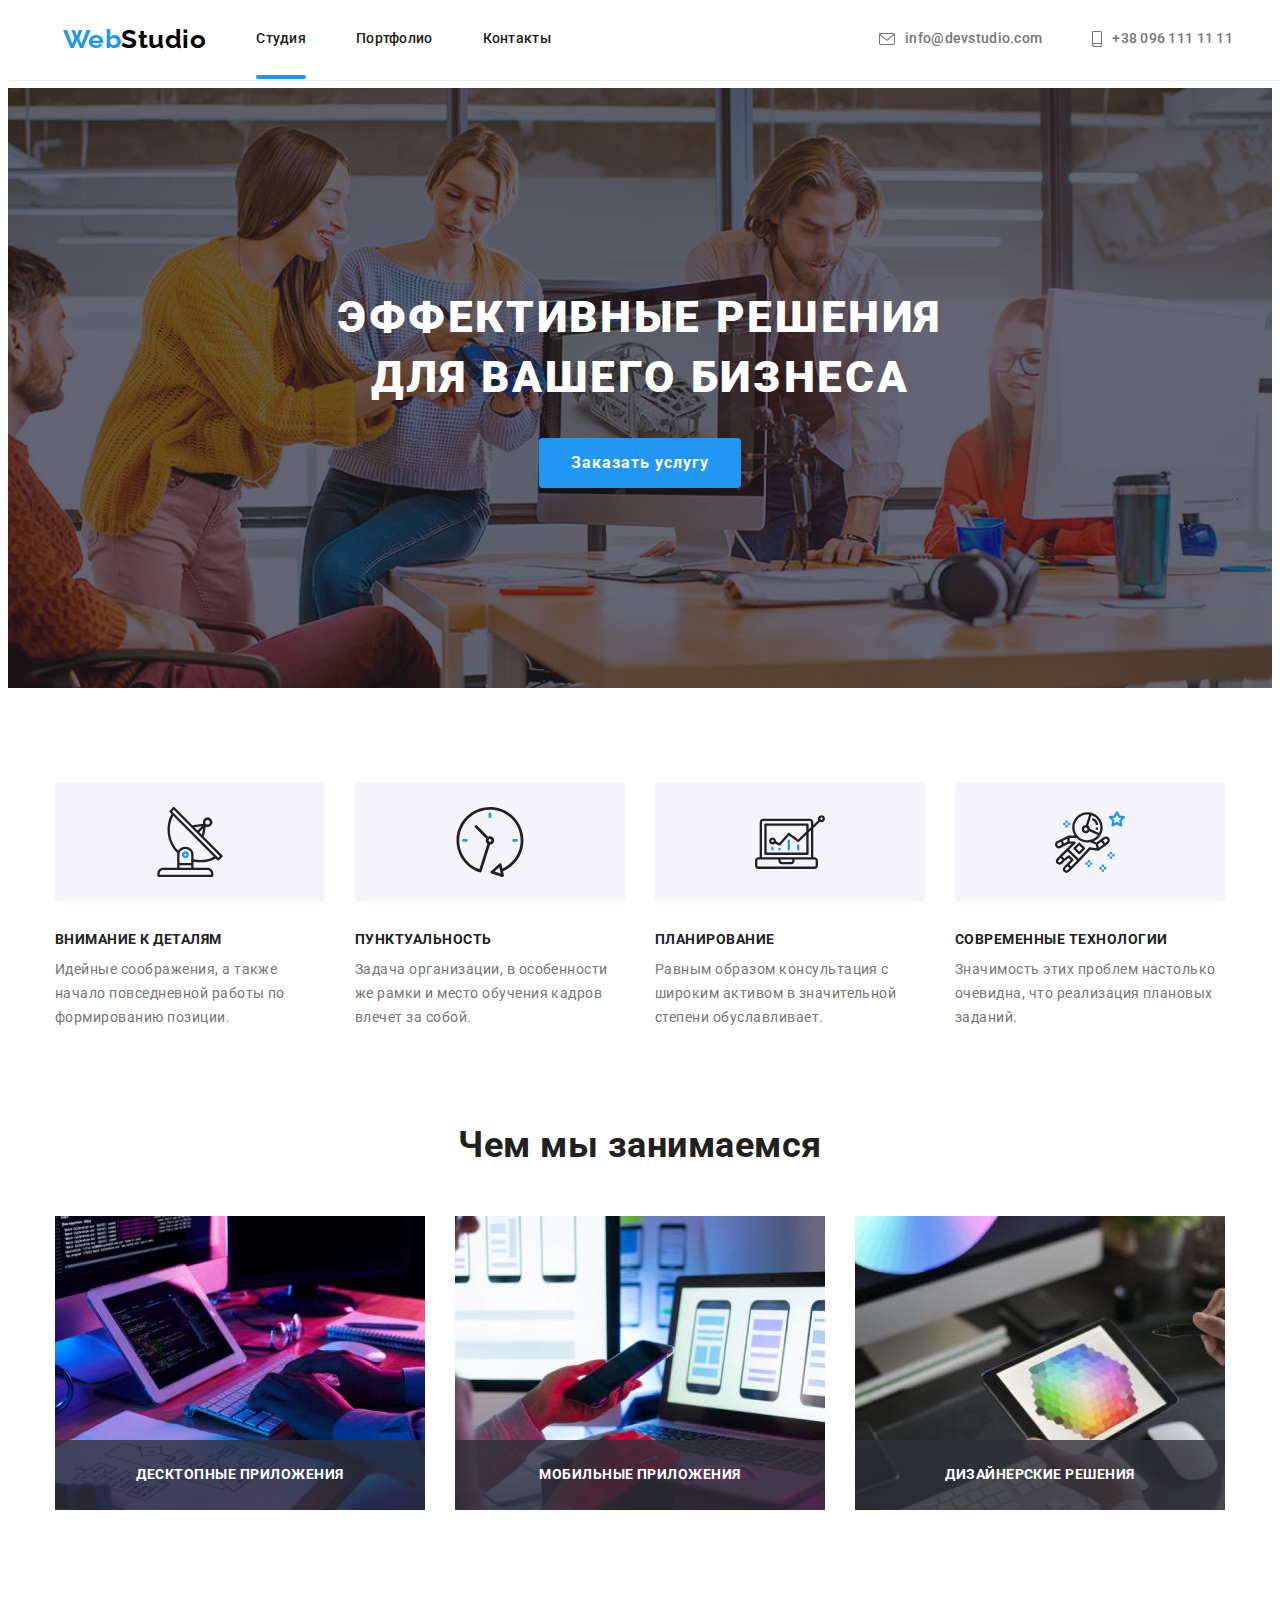
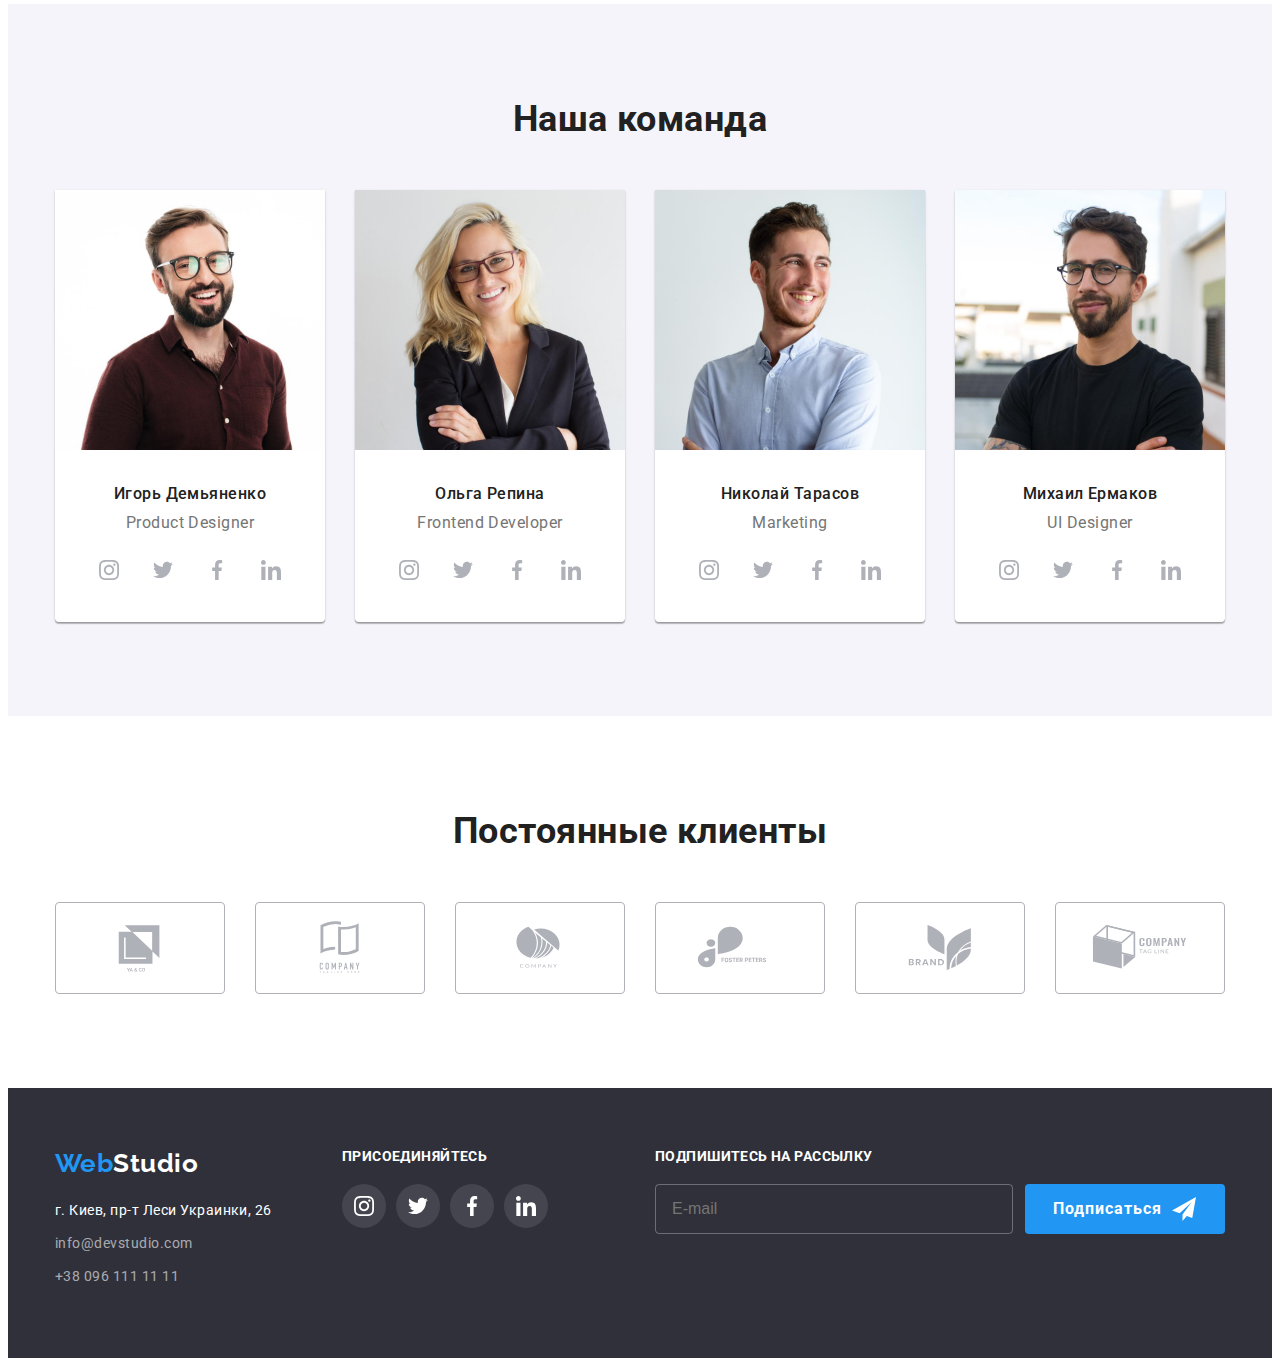
==== commit 0043e19a: "бэм2" ====
--- a/index.html
+++ b/index.html
@@ -17,7 +17,7 @@
     <header class="page-header">
         <div class="container nav-container">
             <nav class="header-nav">
-                <a href="index.html" lang="en" class="logo-dark logo link"><span class="web">Web</span>Studio</a>
+                <a href="index.html" lang="en" class="logo--dark logo link"><span class="web">Web</span>Studio</a>
                 <ul class="list nav-list">
                     <li class="nav-list__item"><a class="nav-list__link nav-list__link--hero nav-list__link--current link" href="./index.html">Студия</a></li>
                     <li class="nav-list__item"><a class="nav-list__link nav-list__link--hero link" href="./portfolio.html">Портфолио</a></li>
@@ -123,141 +123,141 @@
         <h2 class="team-section__title title-two">Наша команда</h2>
         <ul class="list team-section__list">
             <li class="team-section__item">
-                <img class="foto-box" src="./images/foto-igor.jpg" alt="Игорь-Демьяненко" width="270">
-                <h3 class="second-team-title">Игорь Демьяненко</h3>
-                <p lang="en" class="team-about">Product Designer</p>
-                <ul class="list team-contact-list">
-                    <li class="team-contact-item">
-                        <a href="" class="link team-contact-link">
-                            <svg class="icon icon-social">
+                <img class="team-section__foto-box" src="./images/foto-igor.jpg" alt="Игорь-Демьяненко" width="270">
+                <h3 class="team-section__second-title">Игорь Демьяненко</h3>
+                <p lang="en" class="team-section__about">Product Designer</p>
+                <ul class="list social-list">
+                    <li class="social-list__item">
+                        <a href="" class="link social-list__link">
+                            <svg class="social-list__icon ">
                                 <use href="./images/symbol-defs.svg#icon-instagram"></use>
                             </svg>
                         </a>                        
                     </li>
-                    <li class="team-contact-item">
-                        <a href="" class="link team-contact-link">
-                            <svg class="icon icon-twitter">
+                    <li class="social-list__item">
+                        <a href="" class="link social-list__link">
+                            <svg class="social-list__icon ">
                                 <use href="./images/symbol-defs.svg#icon-twitter"></use>
                             </svg>
                         </a>
                     </li>
-                    <li class="team-contact-item">
-                        <a href="" class="link team-contact-link">
-                            <svg class="icon icon-facebook">
+                    <li class="social-list__item">
+                        <a href="" class="link social-list__link">
+                            <svg class="social-list__icon ">
                                 <use href="./images/symbol-defs.svg#icon-facebook"></use>
                             </svg>
                         </a>
                     </li>                   
-                    <li class="team-contact-item">
-                        <a href="" class="link team-contact-link">
-                            <svg class="icon icon-linkedin">
+                    <li class="social-list__item">
+                        <a href="" class="link social-list__link">
+                            <svg class="social-list__icon ">
                                 <use href="./images/symbol-defs.svg#icon-linkedin"></use>
                             </svg>
                         </a>
                     </li>
                 </ul>
             </li>
-            <li class="team-item">
-                <img class="foto-box" src="./images/foto-olga.jpg" alt="Ольга-Репина" width="270">
-                <h3 class="second-team-title">Ольга Репина</h3>
-                <p lang="en" class="team-about">Frontend Developer</p>
-                <ul class="list team-contact-list">
-                    <li class="team-contact-item">
-                        <a href="" class="link team-contact-link">
-                            <svg class="icon icon-instagram">
+            <li class="team-section__item">
+                <img class="team-section__foto-box" src="./images/foto-olga.jpg" alt="Ольга-Репина" width="270">
+                <h3 class="team-section__second-title">Ольга Репина</h3>
+                <p lang="en" class="team-section__about">Frontend Developer</p>
+                <ul class="list social-list">
+                    <li class="social-list__item">
+                        <a href="" class="link social-list__link">
+                            <svg class="social-list__icon">
                                 <use href="./images/symbol-defs.svg#icon-instagram"></use>
                             </svg>
                         </a>                
                     </li>
-                    <li class="team-contact-item">
-                        <a href="" class="link team-contact-link">
-                            <svg class="icon icon-twitter">
+                    <li class="social-list__item">
+                        <a href="" class="link social-list__link">
+                            <svg class="social-list__icon">
                                 <use href="./images/symbol-defs.svg#icon-twitter"></use>
                             </svg>
                         </a>
                     </li>
-                    <li class="team-contact-item">
-                        <a href="" class="link team-contact-link">
-                            <svg class="icon icon-facebook">
+                    <li class="social-list__item">
+                        <a href="" class="link social-list__link">
+                            <svg class="social-list__icon">
                                 <use href="./images/symbol-defs.svg#icon-facebook"></use>
                             </svg>
                         </a>
                     </li>
-                    <li class="team-contact-item">
-                        <a href="" class="link team-contact-link">
-                            <svg class="icon icon-linkedin">
+                    <li class="social-list__item">
+                        <a href="" class="link social-list__link">
+                            <svg class="social-list__icon">
                                 <use href="./images/symbol-defs.svg#icon-linkedin"></use>
                             </svg>
                         </a>
                     </li>
                 </ul>
             </li>
-            <li class="team-item">
-                <img class="foto-box" src="./images/foto-mykola.jpg" alt="Николай-Тарасов" width="270">
-                <h3 class="second-team-title">Николай Тарасов</h3>
-                <p lang="en" class="team-about">Marketing</p>
-                <ul class="list team-contact-list">
-                    <li class="team-contact-item">
-                        <a href="" class="link team-contact-link">
-                            <svg class="icon icon-instagram">
+            <li class="team-section__item">
+                <img class="team-section__foto-box" src="./images/foto-mykola.jpg" alt="Николай-Тарасов" width="270">
+                <h3 class="team-section__second-title">Николай Тарасов</h3>
+                <p lang="en" class="team-section__about">Marketing</p>
+                <ul class="list social-list">
+                    <li class="social-list__item">
+                        <a href="" class="link social-list__link">
+                            <svg class="social-list__icon">
                                 <use href="./images/symbol-defs.svg#icon-instagram"></use>
                             </svg>
                         </a>
                 
                     </li>
-                    <li class="team-contact-item">
-                        <a href="" class="link team-contact-link">
-                            <svg class="icon icon-twitter">
+                    <li class="social-list__item">
+                        <a href="" class="link social-list__link">
+                            <svg class="social-list__icon">
                                 <use href="./images/symbol-defs.svg#icon-twitter"></use>
                             </svg>
                         </a>
                     </li>
-                    <li class="team-contact-item">
-                        <a href="" class="link team-contact-link">
-                            <svg class="icon icon-facebook">
+                    <li class="social-list__item">
+                        <a href="" class="link social-list__link">
+                            <svg class="social-list__icon">
                                 <use href="./images/symbol-defs.svg#icon-facebook"></use>
                             </svg>
                         </a>
                     </li>
-                    <li class="team-contact-item">
-                        <a href="" class="link team-contact-link">
-                            <svg class="icon icon-linkedin">
+                    <li class="social-list__item">
+                        <a href="" class="link social-list__link">
+                            <svg class="social-list__icon">
                                 <use href="./images/symbol-defs.svg#icon-linkedin"></use>
                             </svg>
                         </a>
                     </li>
                 </ul>
             </li>
-            <li class="team-item">
-                <img class="foto-box" src="./images/foto-myhaylo.jpg" alt="Михаил-Ермако" width="270">
-                <h3 class="second-team-title">Михаил Ермаков</h3>
-                <p lang="en" class="team-about">UI Designer</p>
-                <ul class="list team-contact-list">
-                    <li class="team-contact-item">
-                        <a href="" class="link team-contact-link">
-                            <svg class="icon icon-instagram">
+            <li class="team-section__item">
+                <img class="team-section__foto-box" src="./images/foto-myhaylo.jpg" alt="Михаил-Ермако" width="270">
+                <h3 class="team-section__second-title">Михаил Ермаков</h3>
+                <p lang="en" class="team-section__about">UI Designer</p>
+                <ul class="list social-list">
+                    <li class="social-list__item">
+                        <a href="" class="link social-list__link">
+                            <svg class="social-list__icon">
                                 <use href="./images/symbol-defs.svg#icon-instagram"></use>
                             </svg>
                         </a>
                         
                     </li>
-                    <li class="team-contact-item">
-                        <a href="" class="link team-contact-link">
-                            <svg class="icon icon-twitter">
+                    <li class="social-list__item">
+                        <a href="" class="link social-list__link">
+                            <svg class="social-list__icon">
                                 <use href="./images/symbol-defs.svg#icon-twitter"></use>
                             </svg>
                         </a>
                     </li>
-                    <li class="team-contact-item">
-                        <a href="" class="link team-contact-link">
-                            <svg class="icon icon-facebook">
+                    <li class="social-list__item">
+                        <a href="" class="link social-list__link">
+                            <svg class="social-list__icon">
                                 <use href="./images/symbol-defs.svg#icon-facebook"></use>
                             </svg>
                         </a>
                     </li>                   
-                    <li class="team-contact-item">
-                        <a href="" class="link team-contact-link">
-                            <svg class="icon icon-linkedin">
+                    <li class="social-list__item">
+                        <a href="" class="link social-list__link">
+                            <svg class="social-list__icon">
                                 <use href="./images/symbol-defs.svg#icon-linkedin"></use>
                             </svg>
                         </a>
@@ -271,46 +271,46 @@
 <!-- Постоянные клиенты -->
 <section class="section section-clients">
     <div class="container">
-        <h2 class="title-two clients-title">Постоянные клиенты</h2>
-        <ul class="list list-clients">
-            <li class="client-item ">
-                <a href="" class="link link-client ">                    
-                <svg class="icon-company">
+        <h2 class="title-two section-clients__title">Постоянные клиенты</h2>
+        <ul class="list section-clients__list">
+            <li class="section-clients__item ">
+                <a href="" class="link section-clients__link">                    
+                <svg class="section-clients__icon-company">
                    <use href="./images/symbol-defs.svg#icon-company1"></use>
                 </svg>                                       
                 </a>
             </li>
-            <li class="client-item">
-                <a href="" class="link link-client">
-                <svg class="icon-company">
+            <li class="section-clients__item">
+                <a href="" class="link section-clients__link">
+                <svg class="section-clients__icon-company">
                     <use href="./images/symbol-defs.svg#icon-company2"></use>
                 </svg>
                 </a>                
             </li>
-            <li class="client-item">
-                 <a href="" class="link link-client ">
-                <svg class="icon-company">
+            <li class="section-clients__item">
+                 <a href="" class="link section-clients__link ">
+                <svg class="section-clients__icon-company">
                     <use href="./images/symbol-defs.svg#icon-company3"></use>
                 </svg>
                 </a>
             </li>
-            <li class="client-item">
-                <a href="" class="link link-client">
-                <svg class="icon-company">
+            <li class="section-clients__item">
+                <a href="" class="link section-clients__link">
+                <svg class="section-clients__icon-company">
                     <use href="./images/symbol-defs.svg#icon-company4"></use>
                 </svg>
                 </a>
             </li>
-            <li class="client-item">                
-                <a href="" class="link link-client">
-                <svg class="icon-company">
+            <li class="section-clients__item">                
+                <a href="" class="link section-clients__link">
+                <svg class="section-clients__icon-company">
                     <use href="./images/symbol-defs.svg#icon-company5"></use>
                 </svg>
                 </a>
             </li>
-            <li class="client-item">
-                <a href="" class="link link-client">
-                <svg class="icon-company">
+            <li class="section-clients__item">
+                <a href="" class="link section-clients__link">
+                <svg class="section-clients__icon-company">
                     <use href="./images/symbol-defs.svg#icon-company6"></use>
                 </svg>
                 </a>
@@ -320,46 +320,46 @@
 </section>
 </main>
 <!-- Подвал -->
-<footer class="footer">
-    <div class="container footer-container">
+<footer class="page-footer">
+    <div class="container page-footer__container">
         <div>
-            <a href="index.html" lang="en" class="logo-light logo link"><span class="web">Web</span>Studio</a>
-            <address class="footer-adress">
-                <ul class="footer-list list">
-                    <li class="footer-item"><a class="footer-link-maps link" href="https://goo.gl/maps/ipxUos9jde3rESVAA">г. Киев,
+            <a href="index.html" lang="en" class="logo--light logo link"><span class="web">Web</span>Studio</a>
+            <address class="page-footer__adress">
+                <ul class="page-footer__list list">
+                    <li class="page-footer__item"><a class="page-footer__link-maps link" href="https://goo.gl/maps/ipxUos9jde3rESVAA">г. Киев,
                             пр-т Леси Украинки, 26</a></li>
-                    <li class="footer-item"><a class="footer-link link" href="mailto:info@devstudio.com">info@devstudio.com</a></li>
-                    <li class="footer-item"><a class="footer-link link" href="tel:+380961111111">+38 096 111 11 11</a></li>
+                    <li class="page-footer__item"><a class="page-footer__link link" href="mailto:info@devstudio.com">info@devstudio.com</a></li>
+                    <li class="page-footer__item"><a class="page-footer__link link" href="tel:+380961111111">+38 096 111 11 11</a></li>
                 </ul>
             </address>
         </div>        
-        <div class="footer-box-contact">
-            <h3 class="footer-title">присоединяйтесь</h3>
-            <ul class="list footer-contact-list">
-                <li class="footer-contact-item">
-                    <a href="" class="link link-footer-contact">
-                        <svg class="icon icon-footer icon-instagram">
+        <div class="footer-contact">
+            <h3 class="footer-contact__title">присоединяйтесь</h3>
+            <ul class="list social-list">
+                <li class="social-list__item ">
+                    <a href="" class="link social-list__link social-list__link--footer">
+                        <svg class="social-list__icon social-list__icon--footer ">
                             <use href="./images/symbol-defs.svg#icon-instagram"></use>
                         </svg>
                     </a>
                 </li>
-                <li class="footer-contact-item">
-                    <a href="" class="link link-footer-contact">
-                        <svg class="icon icon-footer icon-twitter">
+                <li class="social-list__item ">
+                    <a href="" class="link social-list__link social-list__link--footer">
+                        <svg class="social-list__icon social-list__icon--footer ">
                             <use href="./images/symbol-defs.svg#icon-twitter"></use>
                         </svg>
                     </a>
                 </li>
-                <li class="footer-contact-item">
-                    <a href="" class="link link-footer-contact">
-                        <svg class="icon icon-footer icon-facebook">
+                <li class="social-list__item ">
+                    <a href="" class="link social-list__link social-list__link--footer">
+                        <svg class="social-list__icon social-list__icon--footer ">
                             <use href="./images/symbol-defs.svg#icon-facebook"></use>
                         </svg>
                     </a>
                 </li>
-                <li class="footer-contact-item">
-                    <a href="" class="link link-footer-contact">
-                        <svg class="icon icon-footer icon-linkedin">
+                <li class="social-list__item ">
+                    <a href="" class="link social-list__link social-list__link--footer">
+                        <svg class="social-list__icon social-list__icon--footer ">
                             <use href="./images/symbol-defs.svg#icon-linkedin"></use>
                         </svg>
                     </a>
@@ -368,7 +368,7 @@
             </ul>
         </div>
         <div class="subscribe">
-            <h3 class="footer-title">подпишитесь на рассылку</h3>
+            <h3 class="footer-contact__title">подпишитесь на рассылку</h3>
             <form class="topic-form js-speaker-form">
                 <div class="form-footer">
                     <label for="email"></label>
--- a/css/styles.css
+++ b/css/styles.css
@@ -45,11 +45,11 @@
     cursor: pointer;
     display: block;
 }
-.logo-dark {
+.logo--dark {
     color: var(--dark);
 
 }
-.logo-light {
+.logo--light {
     display: flex;
     color: var(--light-text-color) ;
     margin-bottom: 20px;
@@ -615,10 +615,10 @@
     
 }
 
-.foto-box {
+.team-section__foto-box {
     margin-bottom: 30px;
 }
-.second-team-title {
+.team-section__second-title {
     font-weight: 500;
     font-size: 16px;
     line-height: 1.19;
@@ -627,7 +627,7 @@
     color: var(--primary-text-color);
     margin-bottom: 10px;
 }
-.team-about {
+.team-section__about {
     font-size: 16px;
     padding-bottom: 16px;
     line-height: 1.19;
@@ -636,18 +636,16 @@
     color: var(--second-text-color);
     
 }
-.team-contact-list {
+.social-list {
     display: flex;
     justify-content: center;
     padding-bottom: 30px;
 }
-.team-contact-item {
-    
-}
-.team-contact-item:not(:last-child) {
+
+.social-list__item:not(:last-child) {
     margin-right: 10px;
 }
-.team-contact-link {
+.social-list__link {
     display: flex;
     justify-content: center;
     align-items: center;
@@ -662,12 +660,12 @@
     
     
 }
-.team-contact-link:hover,
-.team-contact-link:focus {
+.social-list__link:hover,
+.social-list__link:focus {
     background-color: var(--accent-color);
     
 }
-.icon {
+.social-list__icon {
     display: block;
     fill: #afb1b8;
     width: 20px;
@@ -677,17 +675,14 @@
     transition-timing-function: cubic-bezier(0.4, 0, 0.2, 1);;
     
 }
-.team-contact-link:hover .icon,
-.team-contact-link:focus .icon {
+.social-list__link:hover .social-list__icon,
+.social-list__link:focus .social-list__icon {
     fill: var(--light-text-color);
 }
 
 /* ---------clients--------- */
-.list-clients {
-    display: flex;
-    justify-content: space-between;
-}
-.clients-title {
+
+.section-clients__title {
     font-weight: 700;
     font-size: 36px;
     line-height: 42px;
@@ -696,7 +691,11 @@
     color: var(--primary-text-color);
     margin-bottom: 50px;
 }
-.link-client {
+.section-clients__list {
+    display: flex;
+    justify-content: space-between;
+}
+.section-clients__link {
     width: 170px;
     height: 92px;
     border: 1px solid #AFB1B8;
@@ -711,11 +710,11 @@
     
 }
 
-.link-client:hover,
-.link-client:focus {
+.section-clients__link:hover,
+.section-clients__link:focus {
     border-color: var(--accent-color);
 }
-.icon-company {
+.section-clients__icon-company {
     width: 106px;
     height: 60px;
     fill: #afb1b8;
@@ -724,46 +723,44 @@
     transition-timing-function: cubic-bezier(0.4, 0, 0.2, 1);;
     
 }
-.link-client:hover .icon-company,
-.link-client:focus .icon-company {
+.section-clients__link:hover .section-clients__icon-company,
+.section-clients__link:focus .section-clients__icon-company {
     fill: var(--accent-color);
 }
 
 /* ---------footer--------- */
-.footer {
+.page-footer {
     background-color: #2F303A;
     padding-top: 60px;
     padding-bottom: 60px;
 }
-.footer-container {
-    display: flex;
-    
-}
-.footer-adress {
+.page-footer__container {
+    display: flex;
+    
+}
+.page-footer__adress {
     font-style: normal;
 }
-.footer-list {
+.page-footer__list {
     margin-right: 70px;
 }
-.footer-item {
+.page-footer__item {
     margin-bottom: 9px;
 }
 
-.footer-link-maps {
-    font-size: 14px;
-    line-height: 1.71;
-    
+.page-footer__link-maps {
+    font-size: 14px;
+    line-height: 1.71;    
     color: var(--light-text-color);
 }
-.footer-link {
-    font-size: 14px;
-    line-height: 1.71;
-    
+.page-footer__link {
+    font-size: 14px;
+    line-height: 1.71;   
     color: var(--footer-contacts-color);
 }
 
 
-.footer-title {
+.footer-contact__title {
     font-weight: 700;
     font-size: 14px;
     line-height: 16px;
@@ -773,32 +770,16 @@
     margin-bottom: 20px;
 }
 
-.footer-contact-list {
+.footer-social__list {
     display: flex;
     margin-right: 93px;
 }
-.footer-contact-item {
-    display: flex;
-    justify-content: center;
-    align-items: center;
-    width: 44px;
-    height: 44px;
+
+.social-list__link--footer {
     background-color: rgba(255, 255, 255, .1);
-    border-radius: 50%;
-    transition-property: background-color;
-    transition-duration: 250ms;
-    transition-timing-function: cubic-bezier(0.4, 0, 0.2, 1);;
-    
-}
-.footer-contact-item:hover,
-.footer-contact-item:focus {
-    background-color: var(--accent-color);
-}
-
-.footer-contact-item:not(:last-child) {
-    margin-right: 10px;
-}
-.icon-footer {
+
+}
+.social-list__icon--footer {
     fill: var(--light-text-color);
 }
 .subscribe {
@@ -828,7 +809,7 @@
     width: 200px;
     height: 50px;
 }
-.btn-sbc:hover, .btn-sbc:focus {
+.btn--sbc:hover, .btn--sbc:focus {
     background-color: #188CE8;
 }
 .icon-send {
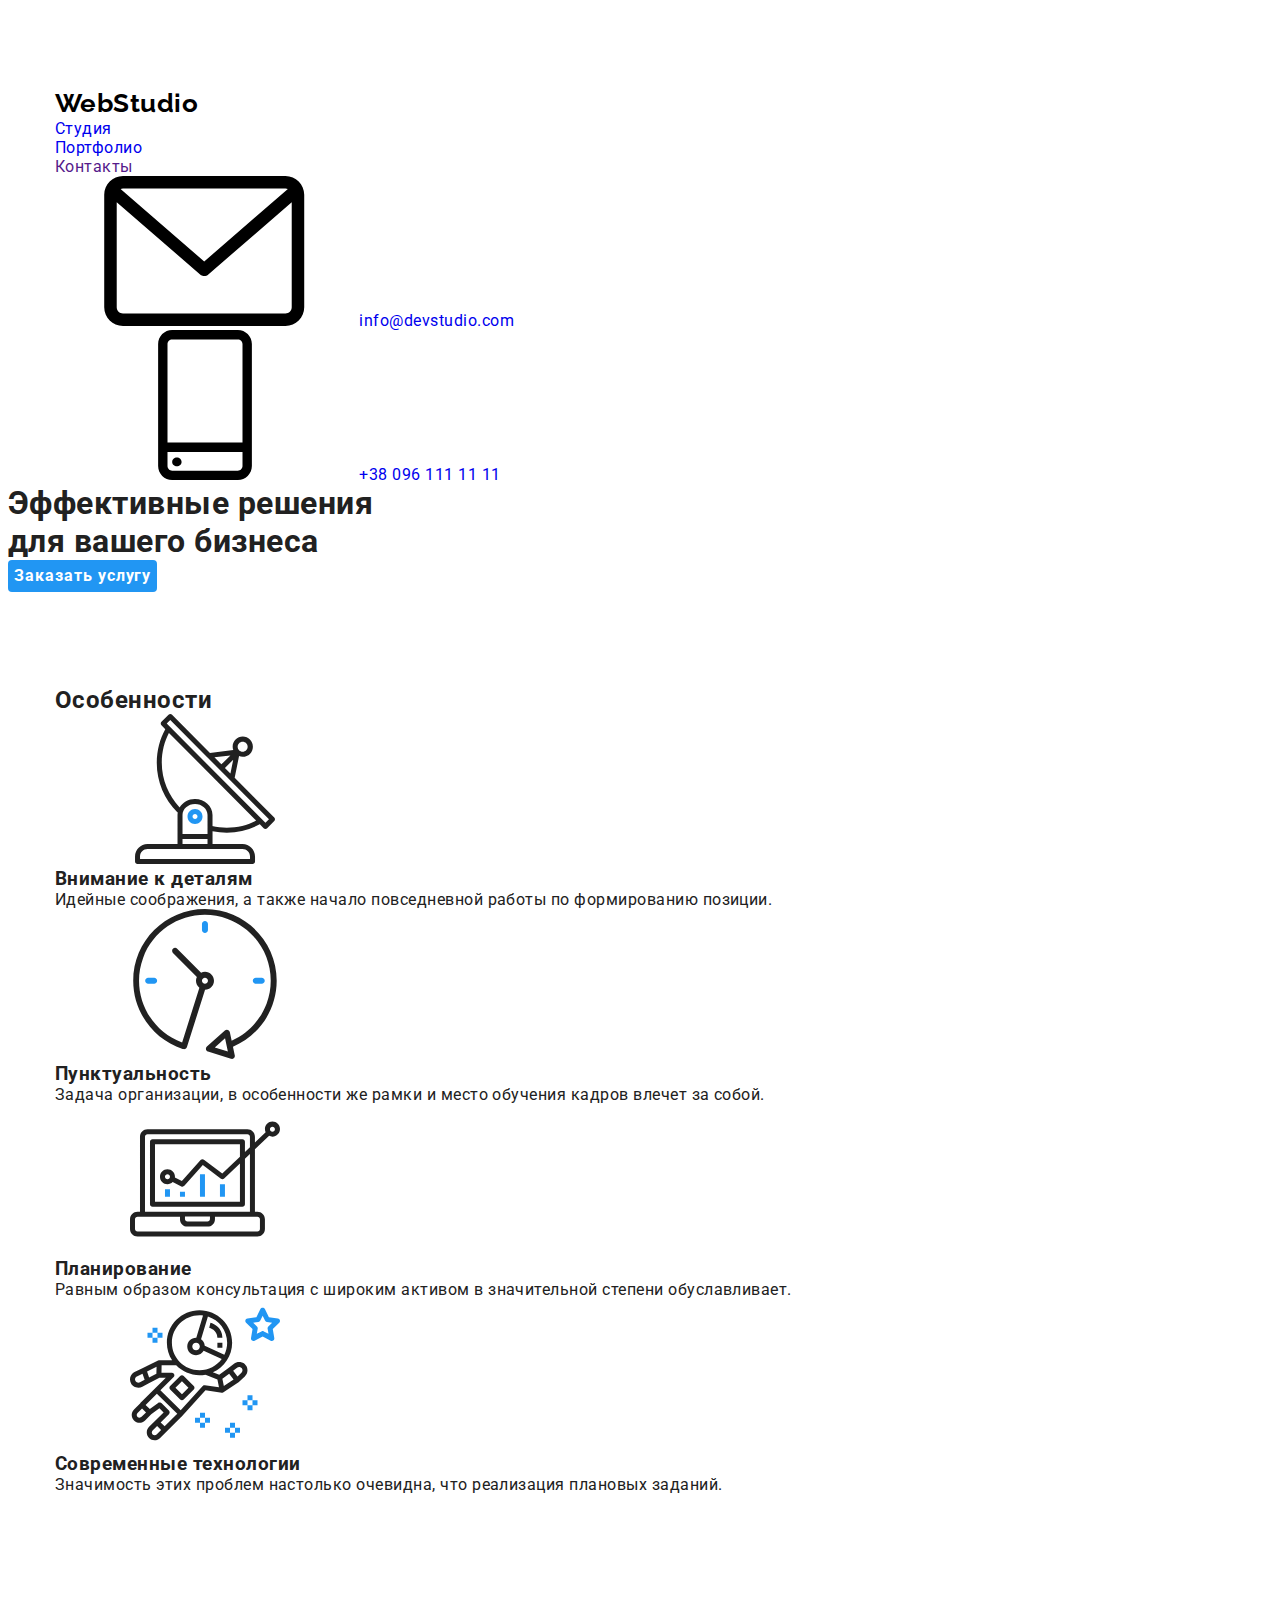
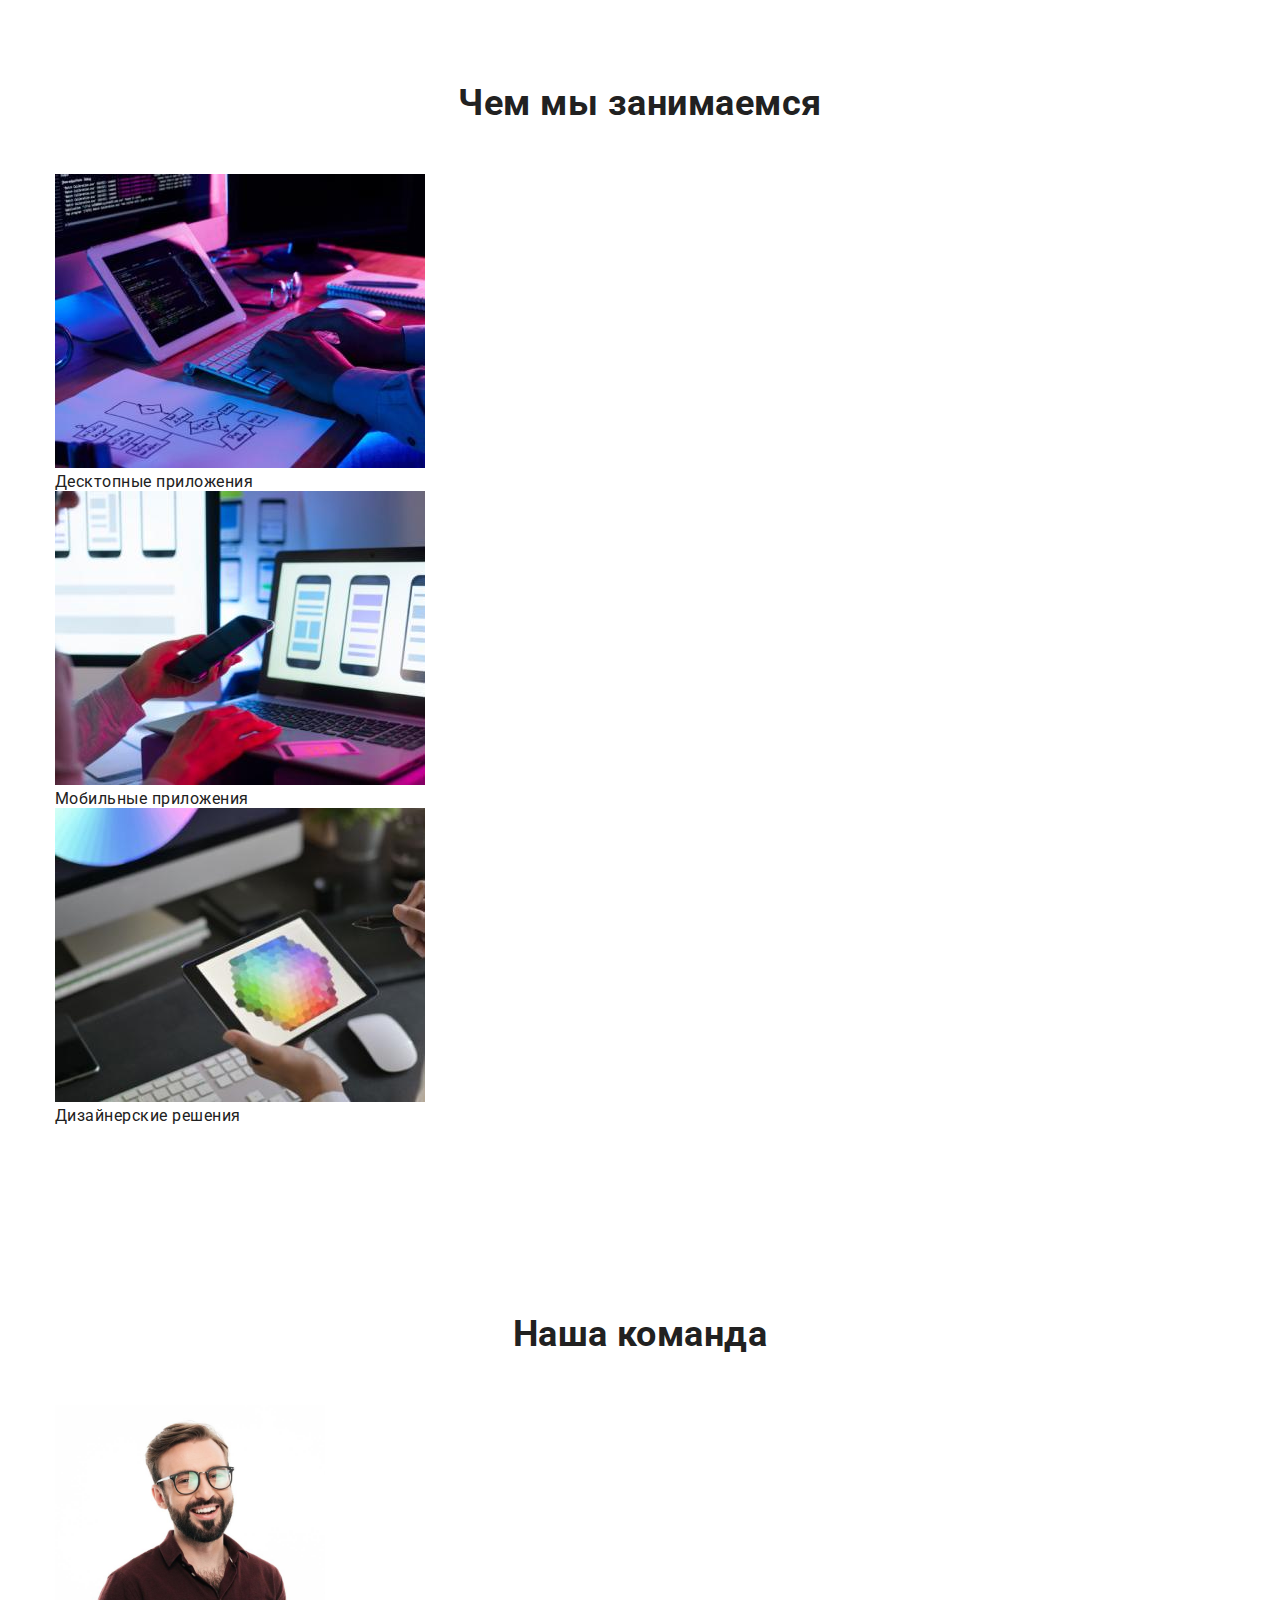
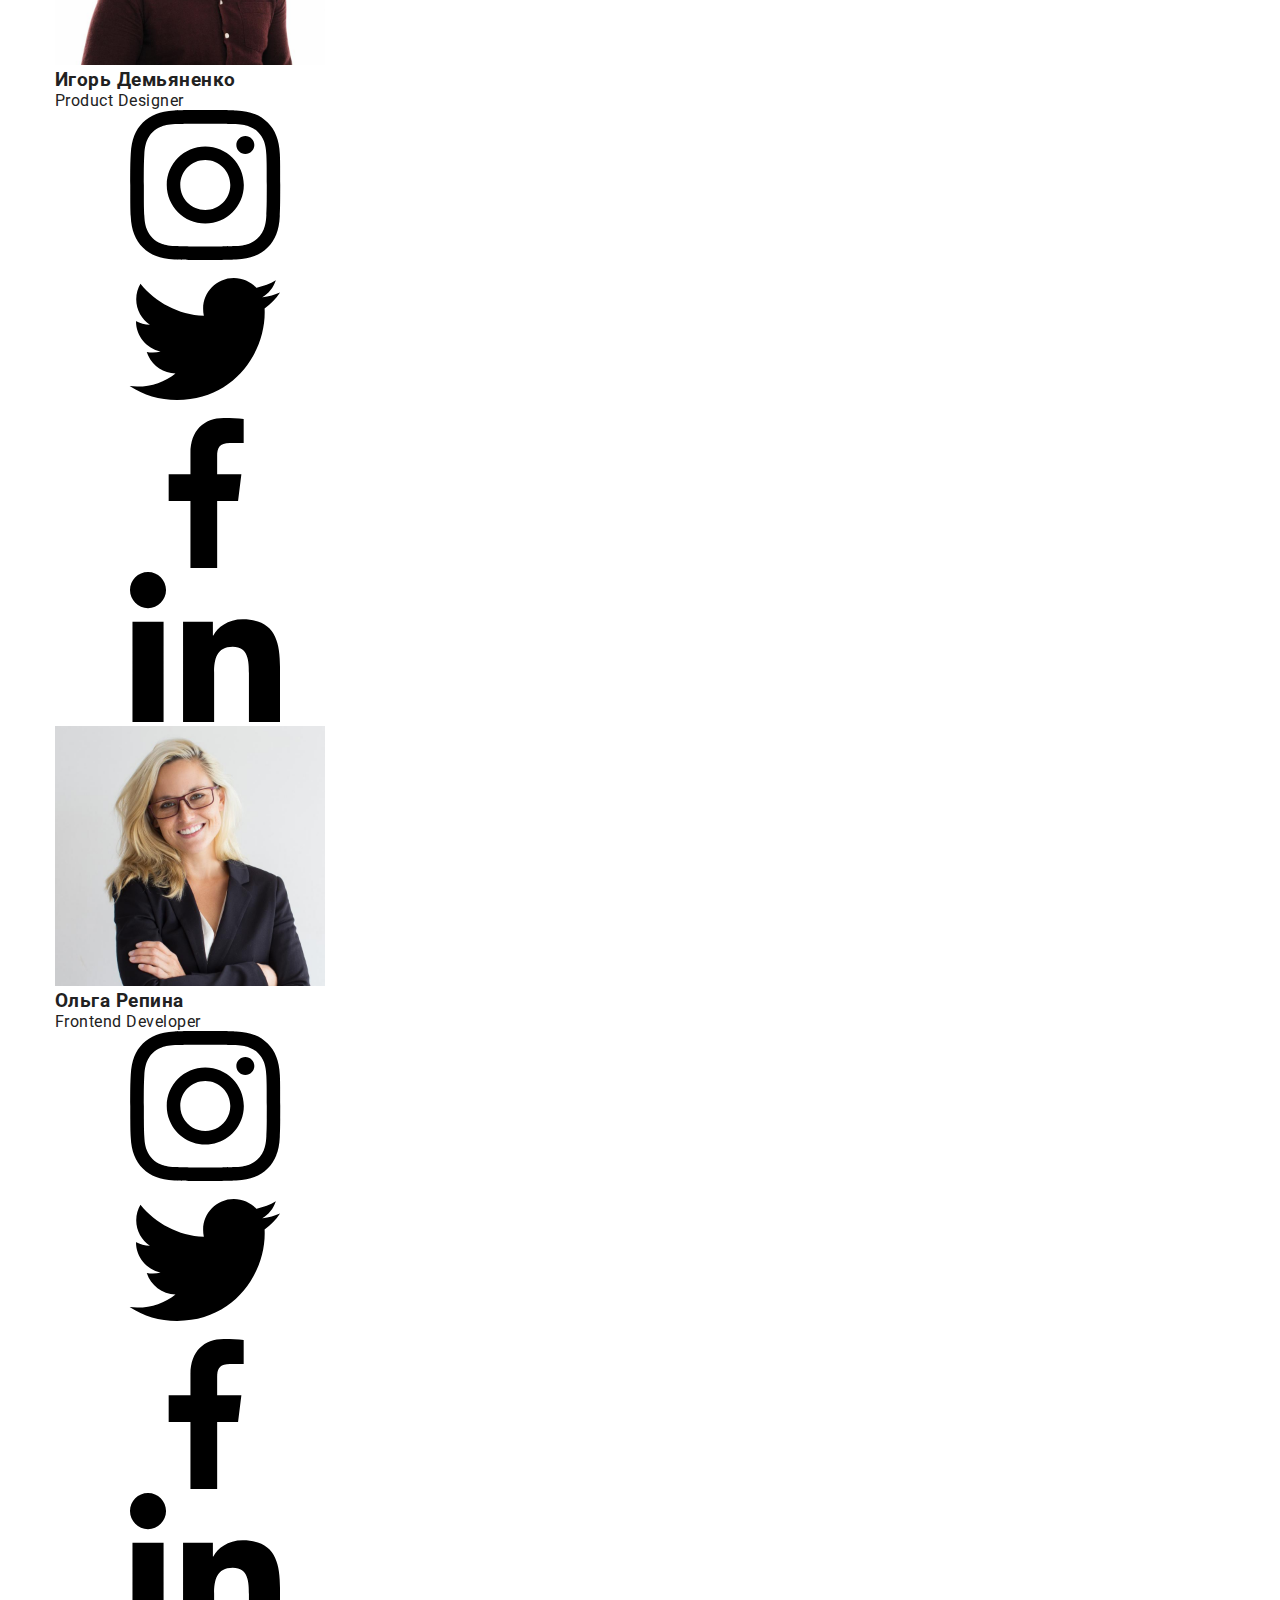
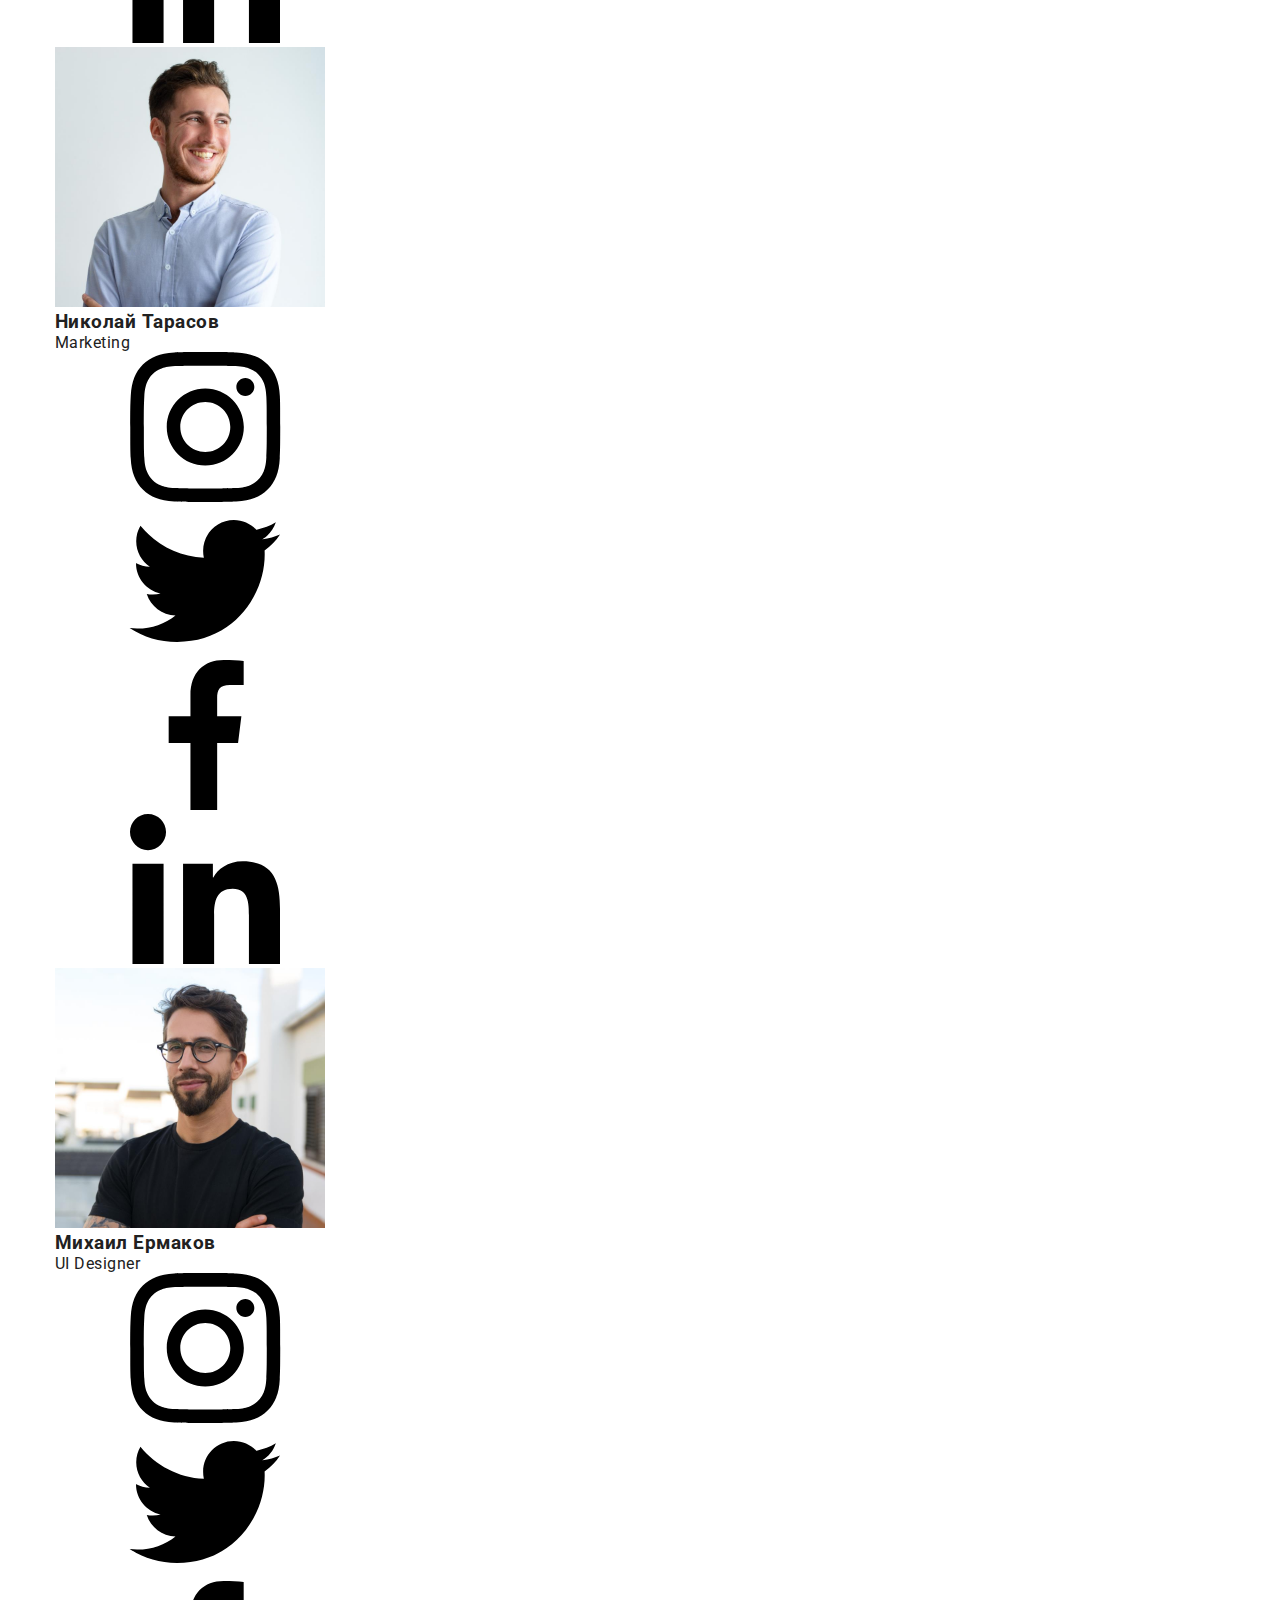
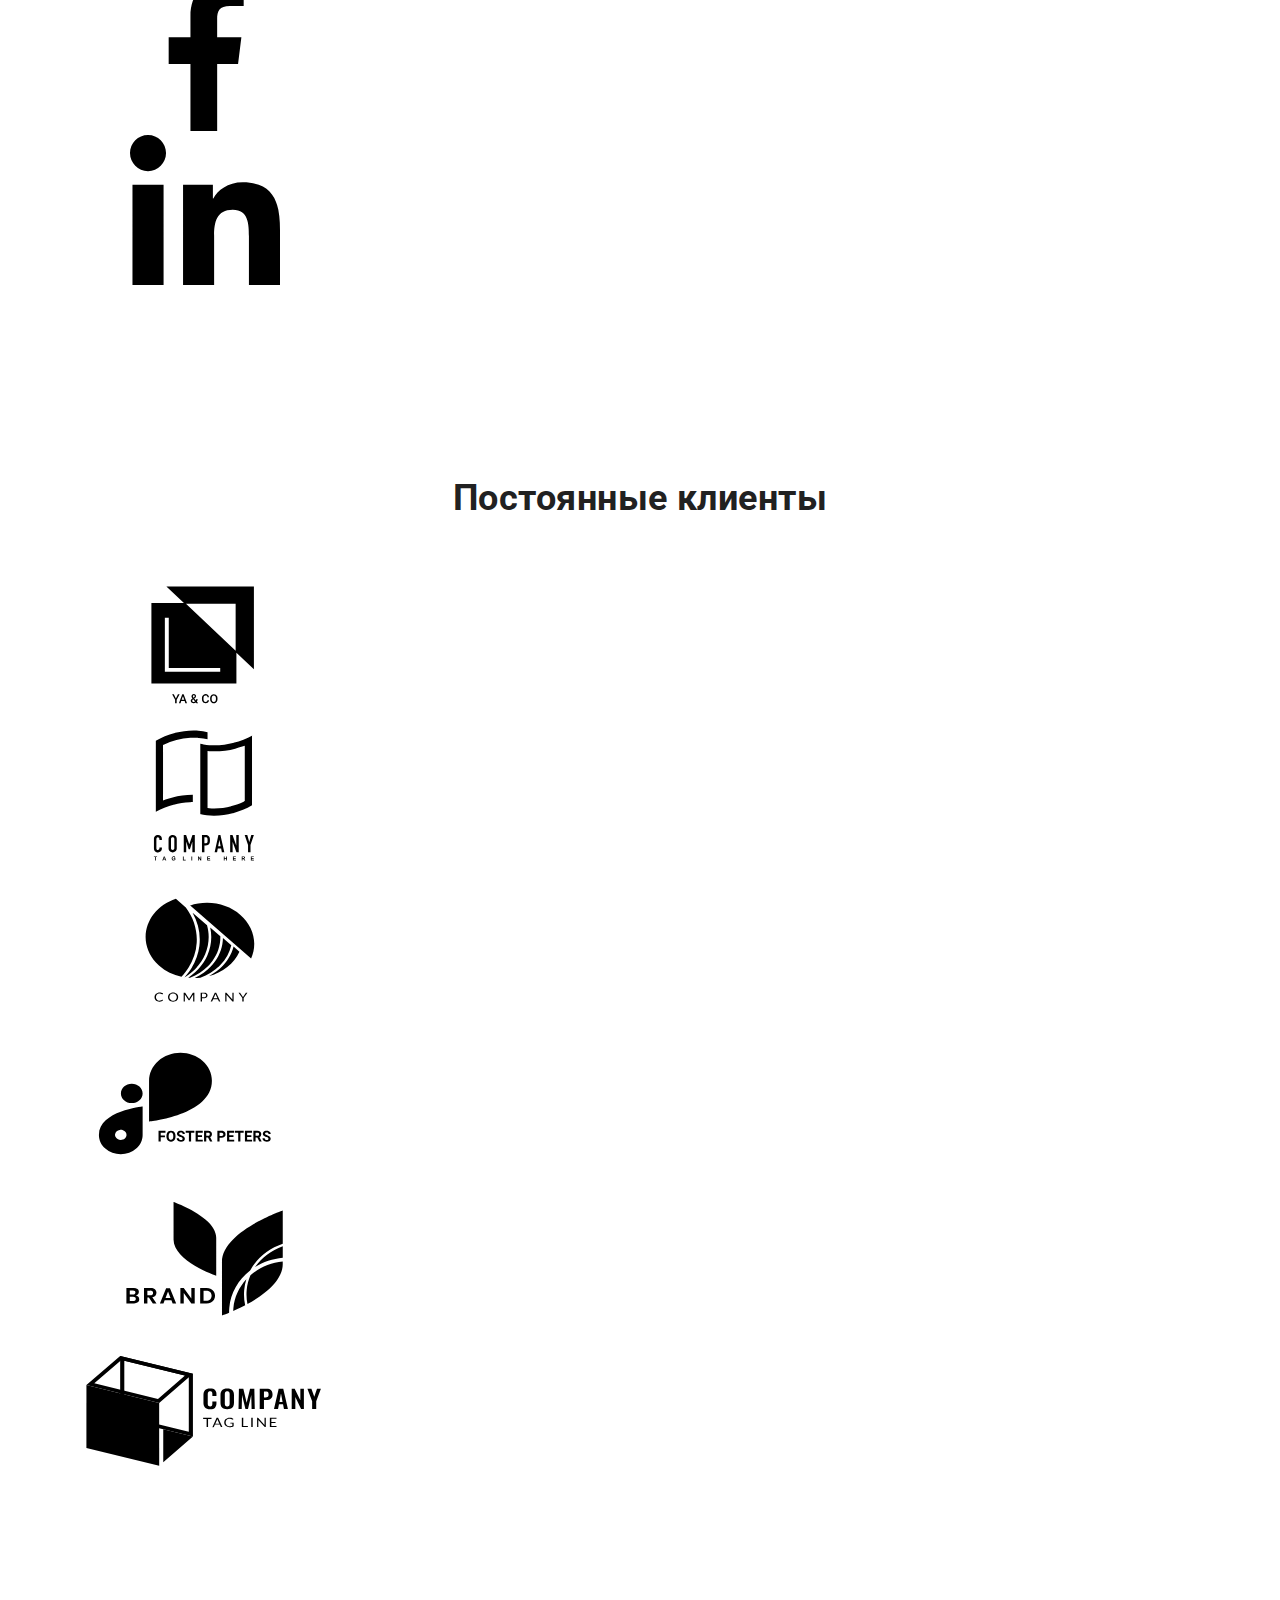
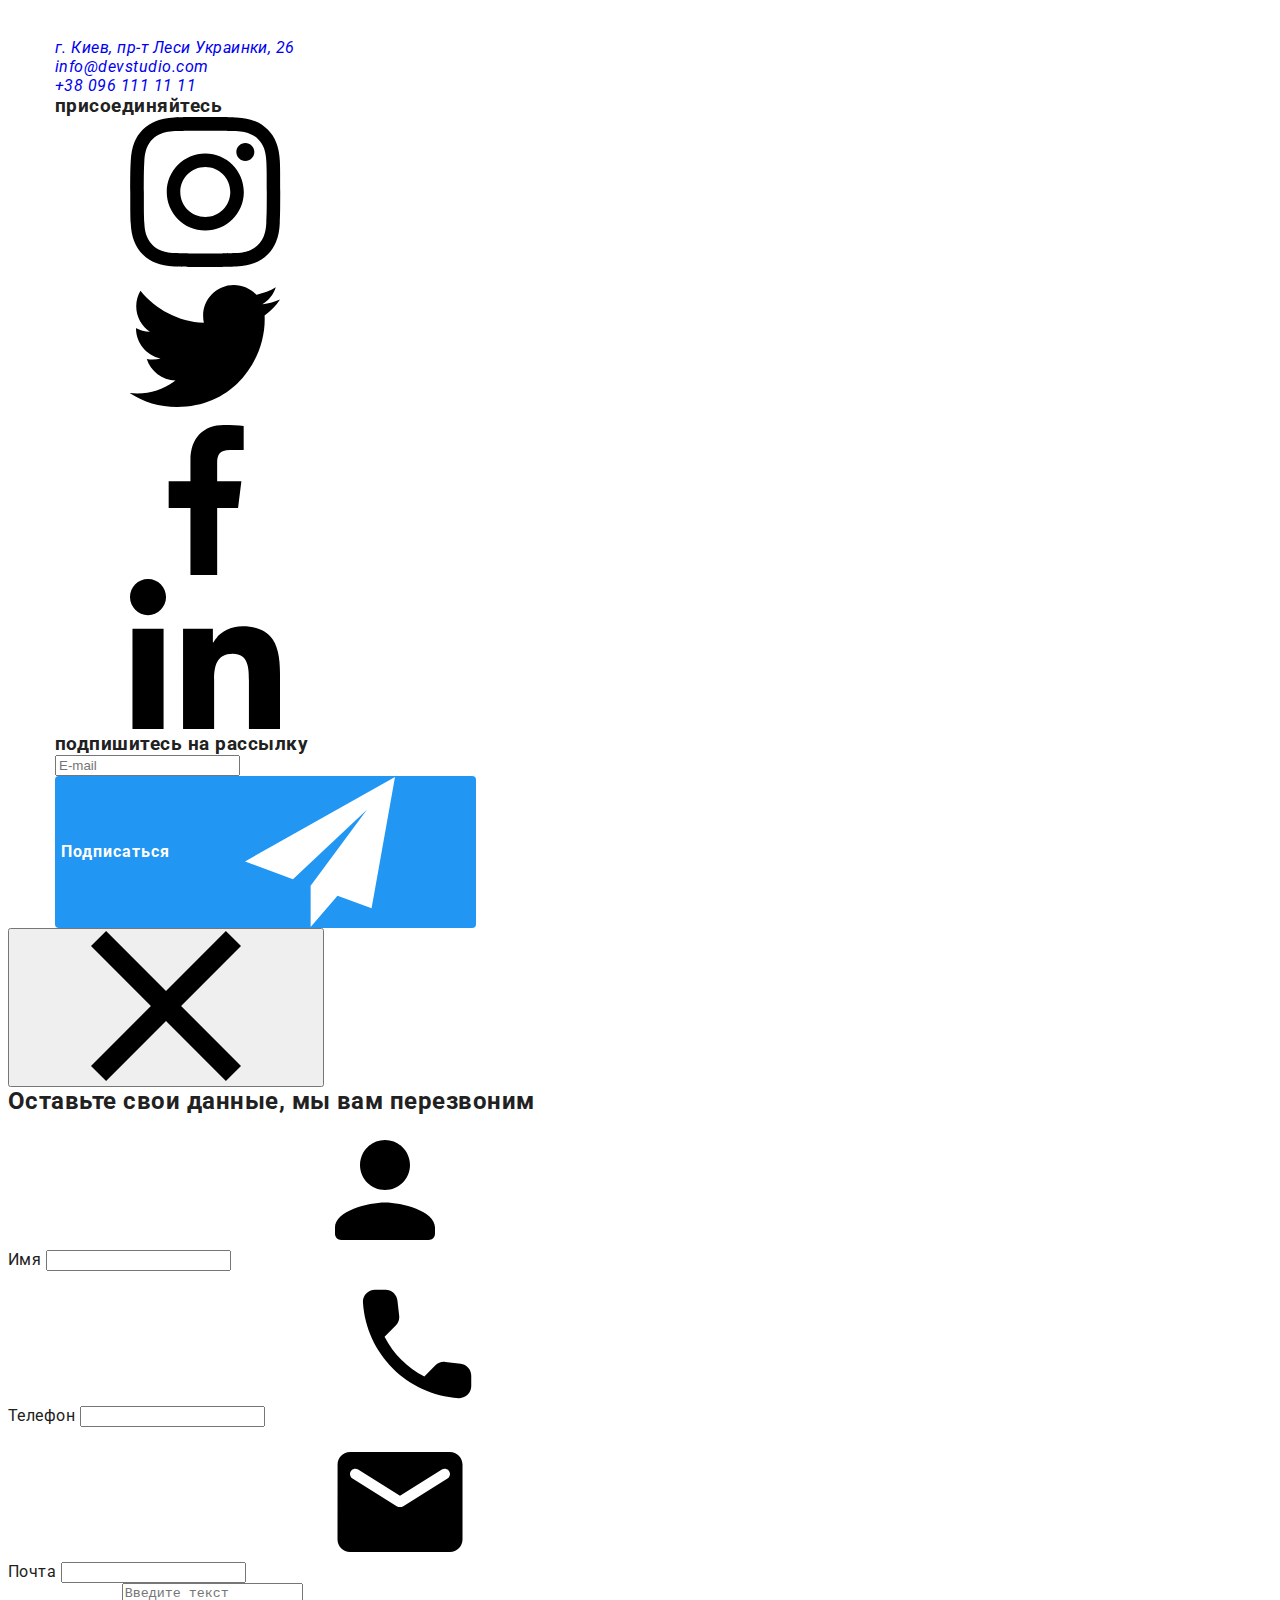
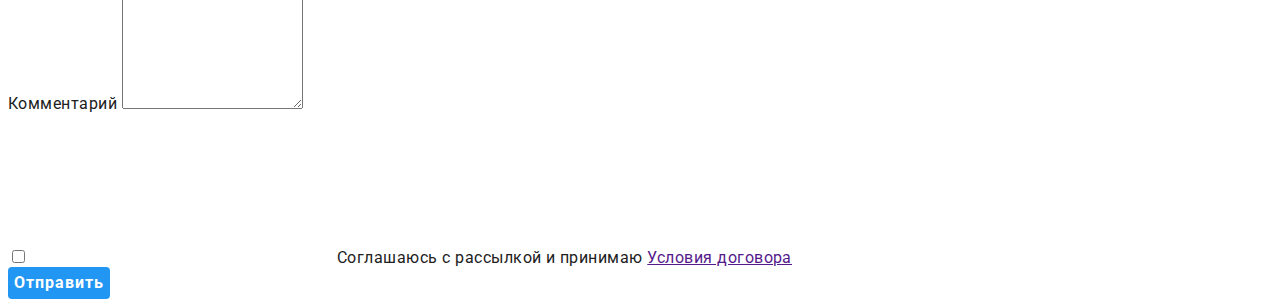
==== commit 52b17e21: "sass1" ====
--- a/index.html
+++ b/index.html
@@ -10,7 +10,7 @@
     <link rel="stylesheet" href="https://cdnjs.cloudflare.com/ajax/libs/modern-normalize/1.1.0/modern-normalize.min.css"
         integrity="sha512-wpPYUAdjBVSE4KJnH1VR1HeZfpl1ub8YT/NKx4PuQ5NmX2tKuGu6U/JRp5y+Y8XG2tV+wKQpNHVUX03MfMFn9Q=="
         crossorigin="anonymous" referrerpolicy="no-referrer" />
-    <link rel="stylesheet" href="./css/styles.css">
+    <link rel="stylesheet" href="./css/main.min.css">
 </head>
 <body>
     <!-- Шапка -->
@@ -369,16 +369,14 @@
         </div>
         <div class="subscribe">
             <h3 class="footer-contact__title">подпишитесь на рассылку</h3>
-            <form class="topic-form js-speaker-form">
-                <div class="form-footer">
+            <form class="subscribe__topic-form js-speaker-form">
+                <div class="subscribe__input">
                     <label for="email"></label>
                     <input type="email" name="email" placeholder="E-mail" id="email">
-                </div>
-                
-                
-                <button type="submit" class="btn btn--sbc">
+                </div>                
+                <button type="submit" class="btn subscribe__btn">
                     Подписаться                    
-                    <svg class="icon-send">
+                    <svg class="subscribe__icon-send">
                         <use href="./images/symbol-defs.svg#icon-icon-send"></use>
                     </svg>
                     
@@ -391,49 +389,49 @@
 </footer>
 
 <div data-modal class="backdrop is-hidden">
-    <div class="modal modal-animation">
-        <button data-modal-close class="close-modal-btn" type="button">
-            <svg class="icon-vector">
+    <div class="modal">
+        <button data-modal-close class="modal__close-btn" type="button">
+            <svg class="modal__icon-vector">
                 <use href="./images/symbol-defs.svg#icon-vector"></use>
             </svg>
         </button>
-        <div class="modal-form">
-            <h2 class="modal-title">Оставьте свои данные, мы вам перезвоним</h2>
+        <div class="modal__form">
+            <h2 class="modal__title">Оставьте свои данные, мы вам перезвоним</h2>
             <form class="form js-speaker-form">
-                <div class="form-group">
+                <div class="form__group">
                     <label for="user" >Имя</label>
-                    <input class="input" type="text" name="inform-user" id="user" required>
-                    <svg class="icon-form">
+                    <input class="form__input" type="text" name="inform-user" id="user" required>
+                    <svg class="form__icon">
                         <use href="./images/symbol-defs.svg#icon-person-black-18dp-1"></use>
                     </svg>
                 </div>
-                <div class="form-group">
+                <div class="form__group">
                     <label for="tel">Телефон</label>
-                    <input class="input" type="tel" name="inform-user" id="tel" required>
-                    <svg class="icon-form">
+                    <input class="form__input" type="tel" name="inform-user" id="tel" required>
+                    <svg class="form__icon">
                         <use href="./images/symbol-defs.svg#icon-phone-black-18dp-1"></use>
                     </svg>
                 </div>
-                <div class="form-group">
+                <div class="form__group">
                     <label for="mail">Почта</label>
-                    <input class="input" type="email" name="inform-user" id="mail" required>
-                    <svg class="icon-form">
+                    <input class="form__input" type="email" name="inform-user" id="mail" required>
+                    <svg class="form__icon">
                         <use href="./images/symbol-defs.svg#icon-email-black-18dp-1"></use>
                     </svg>
                 </div>
-                <div class="form-group">
+                <div class="form__group">
                     <label for="comment">Комментарий</label>
-                    <textarea class="input" name="inform-user" id="comment"  rows="8" placeholder="Введите текст"></textarea>
+                    <textarea class="form__input" name="inform-user" id="comment"  rows="8" placeholder="Введите текст"></textarea>
                 </div>
                                     
-                <label class="checkbox-label" >
-                    <input class="checkbox" type="checkbox" name="police" >
-                    <span class="box-icon-check">
+                <label class="form__checkbox-label" >
+                    <input class="form__checkbox-input" type="checkbox" name="police" >
+                    <span class="form__box-icon-check">
                         <svg class="icon-check">
                             <use href="./images/symbol-defs.svg#icon-icon-check"></use>
                         </svg>
                     </span>
-                    Соглашаюсь с рассылкой и принимаю <a href="" class="checkbox-link"> Условия договора</a>
+                    Соглашаюсь с рассылкой и принимаю <a href="" class="form__checkbox-link"> Условия договора</a>
                 </label>
                                             
                         
--- a/css/main.min.css
+++ b/css/main.min.css
@@ -0,0 +1,2 @@
+:root{--accent-color: #2196F3;--primary-text-color: #212121;--second-text-color: #757575;--light-text-color: #FFFFFF;--dark: #000000;--footer-contacts-color: rgba(255, 255, 255, 0.6);--main-font: 'Roboto', sans-serif}html{box-sizing:border-box}*,*::before,*::after{box-sizing:inherit}body{font-family:var(--main-font);font-weight:400;color:var(--primary-text-color);letter-spacing:0.03em;padding-top:80px}h1,h2,h3,h4,h5,h6,p,ul{margin:0;padding:0}.list{list-style:none}.link{text-decoration:none;cursor:pointer;display:block}.container{width:1200px;padding-left:15px;padding-right:15px;margin-left:auto;margin-right:auto}.section{padding-bottom:94px;padding-top:94px}.title-two{font-weight:700;font-size:36px;line-height:1.17;text-align:center;color:var(--primary-text-color);margin-bottom:50px}.logo{font-family:'Raleway', sans-serif;font-weight:700;font-size:26px;line-height:1.19;margin-right:50px}.logo--dark{color:var(--dark)}.logo--light{display:flex;color:var(--light-text-color);margin-bottom:20px}.btn{font-family:inherit;font-weight:700;font-size:16px;line-height:1.87;display:inline-flex;align-items:center;text-align:center;letter-spacing:0.06em;color:var(--light-text-color);background-color:var(--accent-color);border:none;border-radius:4px;cursor:pointer;transition-property:background-color;transition-duration:250ms;transition-timing-function:cubic-bezier(0.4, 0, 0.2, 1)}.btn:hover,.btn.focus{background-color:#188CE8}
+/*# sourceMappingURL=main.min.css.map */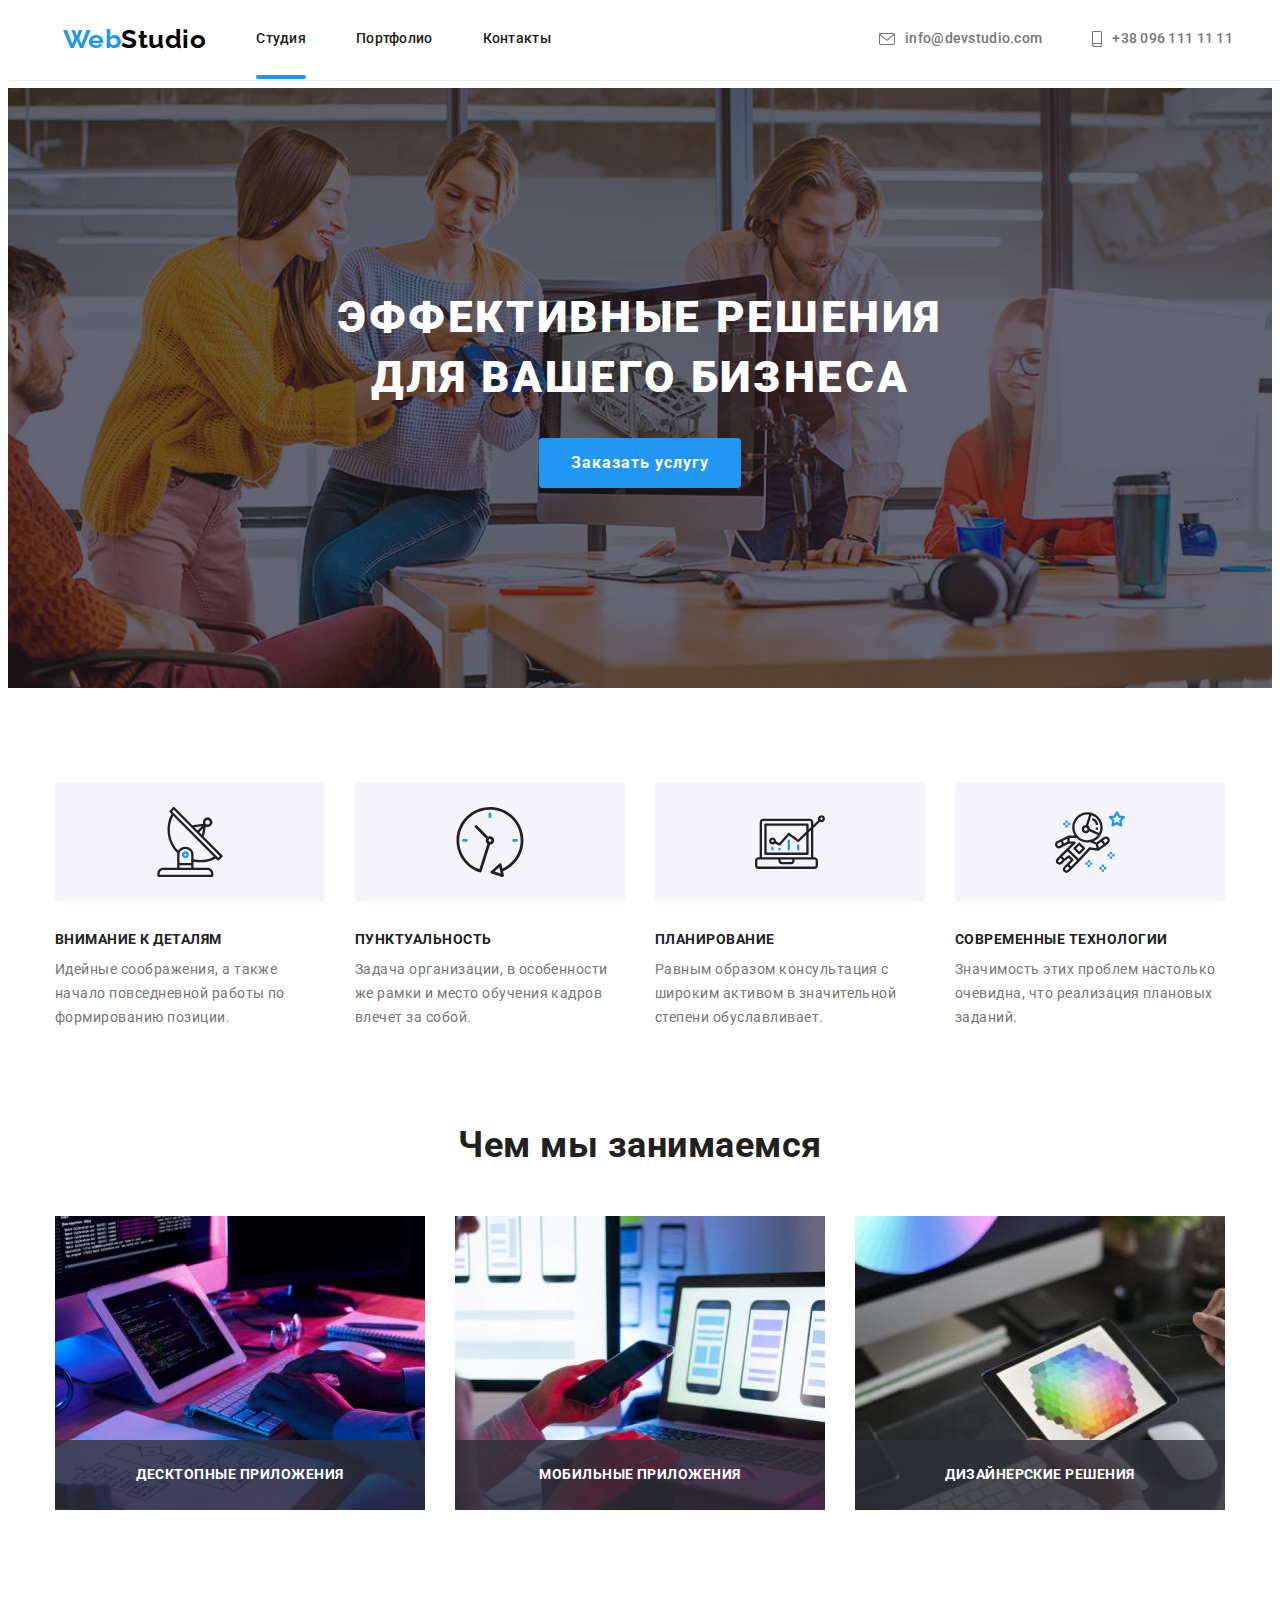
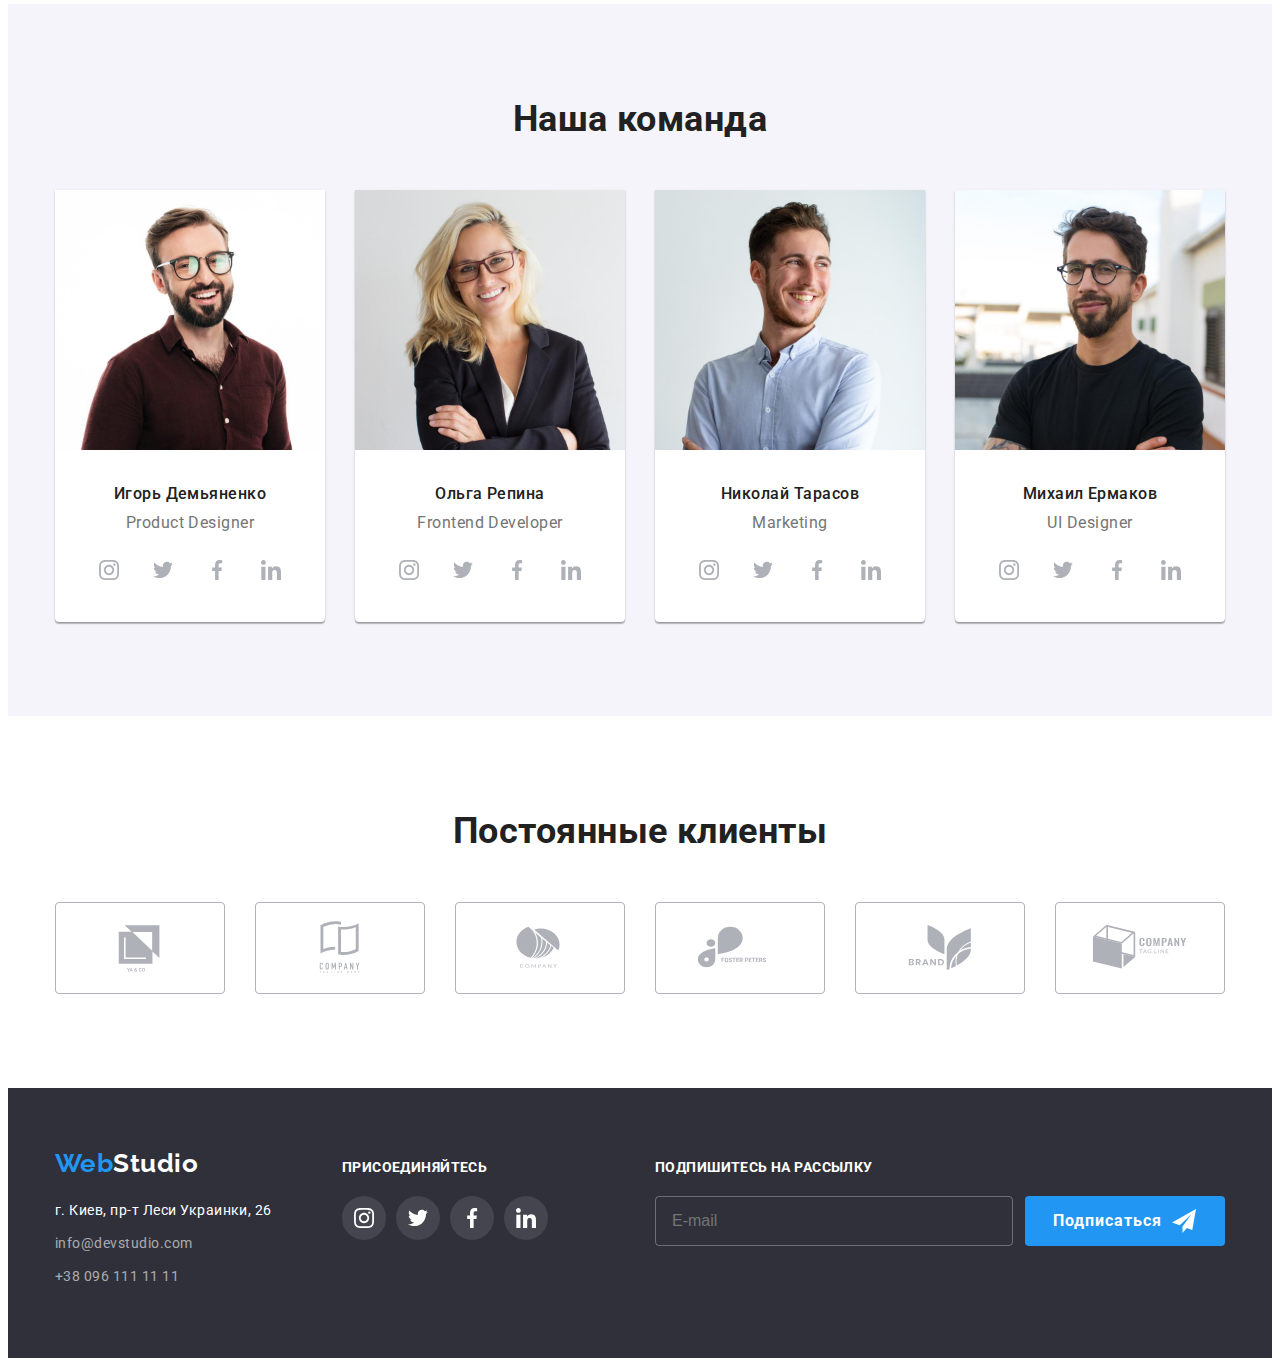
==== commit 64328303: "правки" ====
--- a/index.html
+++ b/index.html
@@ -18,10 +18,10 @@
         <div class="container nav-container">
             <nav class="header-nav">
                 <a href="index.html" lang="en" class="logo--dark logo link"><span class="web">Web</span>Studio</a>
-                <ul class="list nav-list">
-                    <li class="nav-list__item"><a class="nav-list__link nav-list__link--hero nav-list__link--current link" href="./index.html">Студия</a></li>
-                    <li class="nav-list__item"><a class="nav-list__link nav-list__link--hero link" href="./portfolio.html">Портфолио</a></li>
-                    <li class="nav-list__item"><a class="nav-list__link nav-list__link--hero link" href="">Контакты</a></li>
+                <ul class="list header-nav__list">
+                    <li class="header-nav__item"><a class="header-nav__link header-nav__link--hero header-nav__link--current link" href="./index.html">Студия</a></li>
+                    <li class="header-nav__item"><a class="header-nav__link header-nav__link--hero link" href="./portfolio.html">Портфолио</a></li>
+                    <li class="header-nav__item"><a class="header-nav__link header-nav__link--hero link" href="">Контакты</a></li>
                 </ul>
             </nav>
             <ul class="list nav-contacts">
--- a/css/main.min.css
+++ b/css/main.min.css
@@ -1,2 +1,2 @@
-:root{--accent-color: #2196F3;--primary-text-color: #212121;--second-text-color: #757575;--light-text-color: #FFFFFF;--dark: #000000;--footer-contacts-color: rgba(255, 255, 255, 0.6);--main-font: 'Roboto', sans-serif}html{box-sizing:border-box}*,*::before,*::after{box-sizing:inherit}body{font-family:var(--main-font);font-weight:400;color:var(--primary-text-color);letter-spacing:0.03em;padding-top:80px}h1,h2,h3,h4,h5,h6,p,ul{margin:0;padding:0}.list{list-style:none}.link{text-decoration:none;cursor:pointer;display:block}.container{width:1200px;padding-left:15px;padding-right:15px;margin-left:auto;margin-right:auto}.section{padding-bottom:94px;padding-top:94px}.title-two{font-weight:700;font-size:36px;line-height:1.17;text-align:center;color:var(--primary-text-color);margin-bottom:50px}.logo{font-family:'Raleway', sans-serif;font-weight:700;font-size:26px;line-height:1.19;margin-right:50px}.logo--dark{color:var(--dark)}.logo--light{display:flex;color:var(--light-text-color);margin-bottom:20px}.btn{font-family:inherit;font-weight:700;font-size:16px;line-height:1.87;display:inline-flex;align-items:center;text-align:center;letter-spacing:0.06em;color:var(--light-text-color);background-color:var(--accent-color);border:none;border-radius:4px;cursor:pointer;transition-property:background-color;transition-duration:250ms;transition-timing-function:cubic-bezier(0.4, 0, 0.2, 1)}.btn:hover,.btn.focus{background-color:#188CE8}
+:root{--accent-color: #2196F3;--primary-text-color: #212121;--second-text-color: #757575;--light-text-color: #FFFFFF;--dark: #000000;--background-footer: #2F303A;--footer-contacts-color: rgba(255, 255, 255, 0.6);--main-font: 'Roboto', sans-serif}html{box-sizing:border-box}*,*::before,*::after{box-sizing:inherit}body{font-family:var(--main-font);font-weight:400;color:var(--primary-text-color);letter-spacing:0.03em;padding-top:80px}h1,h2,h3,h4,h5,h6,p,ul{margin:0;padding:0}.list{list-style:none}.link{text-decoration:none;cursor:pointer;display:block}.container{width:1200px;padding-left:15px;padding-right:15px;margin-left:auto;margin-right:auto}.section{padding-bottom:94px;padding-top:94px}.title-two{font-weight:700;font-size:36px;line-height:1.17;text-align:center;color:var(--primary-text-color);margin-bottom:50px}.logo{font-family:'Raleway', sans-serif;font-weight:700;font-size:26px;line-height:1.19;margin-right:50px}.web{color:var(--accent-color)}.logo--dark{color:var(--dark)}.logo--light{display:flex;color:var(--light-text-color);margin-bottom:20px}.btn{font-family:inherit;font-weight:700;font-size:16px;line-height:1.87;display:inline-flex;align-items:center;text-align:center;letter-spacing:0.06em;color:var(--light-text-color);background-color:var(--accent-color);border:none;border-radius:4px;cursor:pointer;transition-property:background-color;transition-duration:250ms;transition-timing-function:cubic-bezier(0.4, 0, 0.2, 1)}.btn:hover,.btn:focus{background-color:#188CE8}.backdrop{position:fixed;top:0;left:0;width:100%;height:100%;z-index:2;background-color:rgba(0,0,0,0.2);opacity:1;transition:opacity 250ms cubic-bezier(0.4, 0, 0.2, 1)}.backdrop.is-hidden{opacity:0;pointer-events:none}.backdrop.is-hidden .modal{transform:translate(-50%, -50%) scale(0.8)}.modal{position:absolute;top:50%;left:50%;z-index:3;transform:translate(-50%, -50%) scale(1);min-width:528px;min-height:581px;background-color:var(--light-text-color);border-radius:4px;box-shadow:0px 1px 3px rgba(0,0,0,0.12),0px 1px 1px rgba(0,0,0,0.14),0px 2px 1px rgba(0,0,0,0.2);transition:transform 250ms cubic-bezier(0.4, 0, 0.2, 1)}.modal__close-btn{position:absolute;top:8px;right:8px;width:30px;height:30px;display:flex;align-items:center;justify-content:center;background-color:var(--light-text-color);border:1px solid rgba(0,0,0,0.1);border-radius:50%;cursor:pointer;transition:fill 250ms cubic-bezier(0.4, 0, 0.2, 1)}.modal__close-btn:hover .modal__icon-vector,.modal__close-btn:focus .modal__icon-vector{fill:var(--accent-color)}.modal__icon-vector{width:18px;height:18px;fill:#000000}.modal__form{display:flex;align-items:center;justify-content:center;flex-direction:column}.modal__title{font-weight:700;font-size:20px;line-height:1.15;text-align:center;color:var(--primary-text-color);margin-top:40px}.form{width:448px;margin-top:12px}.form__group{position:relative;display:flex;flex-direction:column}.form__group label{font-size:12px;line-height:1.17;letter-spacing:0.01em;color:var(--second-text-color)}.form__group input{margin:0;margin-top:4px;padding:11px 12px 11px 42px;outline:none;height:40px;border:1px solid rgba(33,33,33,0.2);border-radius:4px;cursor:pointer;transition:border 250ms cubic-bezier(0.4, 0, 0.2, 1)}.form__group:hover input,.form__group:focus-within input{border-color:var(--accent-color)}.form__group:hover .form__icon,.form__group:focus-within .form__icon{fill:var(--accent-color)}.form__group textarea{margin-top:4px;padding:12px 16px;height:120px;outline:none;border:1px solid rgba(33,33,33,0.2);border-radius:4px;cursor:pointer;transition:border 250ms cubic-bezier(0.4, 0, 0.2, 1)}.form__group:hover textarea,.form__group:focus-within textarea{border-color:var(--accent-color)}.form__group:not(:first-child){margin-top:10px}.form__group:last-child{margin-top:20px}.form__group label[for="police"]{font-size:14px;line-height:1.71;color:var(--second-text-color)}.form__icon{position:absolute;bottom:11px;left:12px;width:18px;height:18px;fill:var(--dark);transition:fill 250ms cubic-bezier(0.4, 0, 0.2, 1)}textarea{resize:none}.form__checkbox-label{display:flex;align-items:center;justify-content:center;margin-top:20px;font-size:14px;line-height:1.71;color:var(--second-text-color)}.form__checkbox-input{-webkit-appearance:none;-moz-appearance:none;appearance:none}.form__checkbox-input:checked ~ .form__box-icon-check{background-color:var(--accent-color);border-color:var(--accent-color)}.form__box-icon-check{display:flex;align-items:center;width:16px;height:15px;margin-right:7px;border:1px solid #212121;border-radius:2px;background-origin:border-box;cursor:pointer}.form__box-icon-check:hover,.form__box-icon-check:focus{border-color:var(--accent-color)}.form__checkbox-link{font-size:14px;line-height:1.71;color:var(--accent-color)}.btn--modal{box-shadow:0px 4px 4px rgba(0,0,0,0.15);margin-top:30px;padding:10px 55px}.header-nav__list{display:flex;align-items:center;justify-content:flex-end}.header-nav__item:not(:last-child){margin-right:50px}.header-nav__link{position:relative;font-weight:500;font-size:14px;line-height:1.14;letter-spacing:0.02em;color:var(--primary-text-color)}.header-nav__link:hover::after{width:100%}.header-nav__link:hover,.header-nav__link:focus{color:var(--accent-color)}.header-nav__link--hero{position:relative}.header-nav__link--hero::after{display:block;position:absolute;content:"";left:0;top:44px;width:0;height:4px;background-color:var(--accent-color);border-radius:2px;transition:250ms cubic-bezier(0.4, 0, 0.2, 1)}.header-nav__link--current{position:relative}.header-nav__link--current::after{display:block;position:absolute;content:"";left:0;top:44px;width:100%;height:4px;background-color:var(--accent-color);border-radius:2px}.header-nav__list.header-nav__item:not(:last-child){margin-right:50px}.nav-contacts{display:flex;margin-left:auto;align-items:center}.nav-contacts__item:not(:last-child){margin-right:50px}.nav-contacts__link{display:flex;align-items:center;font-weight:500;font-size:14px;line-height:1.14;letter-spacing:0.02em;color:var(--second-text-color);transition-property:color;transition-duration:250ms;transition-timing-function:cubic-bezier(0.4, 0, 0.2, 1)}.nav-contacts__link:hover,.nav-contacts__link:focus{color:var(--accent-color)}.nav-contacts__link:hover .nav-contacts__link--icon-envelope,.nav-contacts__link:focus .nav-contacts__link--icon-envelope{fill:var(--accent-color)}.nav-contacts__link:hover .nav-contacts__link--icon-smartphone,.nav-contacts__link:focus .nav-contacts__link--icon-smartphone{fill:var(--accent-color)}.nav-contacts__link--icon-envelope{display:flex;align-items:center;width:16px;height:12px;margin-right:10px;fill:#757575;transition-property:fill;transition-duration:250ms;transition-timing-function:cubic-bezier(0.4, 0, 0.2, 1)}.nav-contacts__link--icon-smartphone{display:flex;align-items:center;width:10px;height:16px;margin-right:10px;fill:#757575;transition-property:fill;transition-duration:250ms;transition-timing-function:cubic-bezier(0.4, 0, 0.2, 1)}.team-section__list{display:flex;justify-content:space-between}.team-section__item{width:270px;background-color:var(--light-text-color);box-shadow:0px 1px 3px rgba(0,0,0,0.12),0px 1px 1px rgba(0,0,0,0.14),0px 2px 1px rgba(0,0,0,0.2);border-radius:0px 0px 4px 4px}.team-section__foto-box{margin-bottom:30px}.team-section__second-title{font-weight:500;font-size:16px;line-height:1.19;text-align:center;color:var(--primary-text-color);margin-bottom:10px}.team-section__about{font-size:16px;padding-bottom:16px;line-height:1.19;text-align:center;color:var(--second-text-color)}.social-list{display:flex;justify-content:center;padding-bottom:30px}.social-list__item:not(:last-child){margin-right:10px}.social-list__link{display:flex;justify-content:center;align-items:center;width:44px;height:44px;border-radius:50%;cursor:pointer;background-color:var(--light-text-color);transition-property:background-color;transition-duration:250ms;transition-timing-function:cubic-bezier(0.4, 0, 0.2, 1)}.social-list__link:hover,.social-list__link:focus{background-color:var(--accent-color)}.social-list__link:hover .social-list__icon,.social-list__link:focus .social-list__icon{fill:var(--light-text-color)}.social-list__icon{display:block;fill:#afb1b8;width:20px;height:20px;transition-property:fill;transition-duration:250ms;transition-timing-function:cubic-bezier(0.4, 0, 0.2, 1)}.page-footer__adress{font-style:normal}.page-footer__list{margin-right:70px}.page-footer__item{margin-bottom:9px}.page-footer__link-maps{font-size:14px;line-height:1.71;color:var(--light-text-color)}.page-footer__link{font-size:14px;line-height:1.71;color:var(--footer-contacts-color)}.footer-contact__title{font-weight:700;font-size:14px;line-height:16px;letter-spacing:0.03em;text-transform:uppercase;color:var(--light-text-color);margin-bottom:20px}.footer-social__list{display:flex;margin-right:93px}.social-list__link--footer{background-color:rgba(255,255,255,0.1)}.social-list__icon--footer{fill:var(--light-text-color)}.subscribe{margin-left:auto}.subscribe__topic-form{display:flex;flex-direction:row;align-items:center}.subscribe__input input{font-size:16px;line-height:1.25;color:var(--light-text-color);background-color:transparent;outline:none;border:1px solid rgba(255,255,255,0.3);border-radius:4px;width:358px;height:50px;padding-left:16px}.subscribe__btn{padding:10px 28px;margin-left:12px;width:200px;height:50px}.subscribe__icon-send{display:inline-flex;width:24px;height:24px;margin-left:10px}.projects-galary__button-list{display:flex;justify-content:center;margin-bottom:50px}.projects-galary__button{font-family:inherit;font-weight:500;font-size:16px;line-height:1.62;text-align:center;border-radius:4px;border:none;color:var(--primary-text-color);background-color:#F5F4FA;cursor:pointer;padding:6px 22px;transition-property:color, background-color, box-shadow;transition-duration:250ms;transition-timing-function:cubic-bezier(0.4, 0, 0.2, 1)}.projects-galary__button:hover,.projects-galary__button:focus{color:var(--light-text-color);background-color:var(--accent-color);box-shadow:0px 3px 1px rgba(0,0,0,0.1),0px 1px 2px rgba(0,0,0,0.08),0px 2px 2px rgba(0,0,0,0.12)}.projects-galary__list-button-item:not(:last-child){margin-right:8px}.projects-galary__list{display:flex;flex-wrap:wrap}.projects-galary__box{width:370px;padding-bottom:20px;background-color:var(--light-text-color);border:1px solid #EEEEEE;box-sizing:border-box}.projects-galary__box:hover,.projects-galary__box:focus{box-shadow:0px 1px 1px rgba(0,0,0,0.12),0px 4px 4px rgba(0,0,0,0.06),1px 4px 6px rgba(0,0,0,0.16)}.projects-galary__box:not(:nth-child(3n+3)){margin-right:30px}.projects-galary__box:not(:nth-child(n+7)){margin-bottom:30px}.projects-galary__tehno-kriak{position:relative;overflow:hidden}.projects-galary__tehno-kriak::before{position:absolute;display:inline-block;content:"";width:100%;height:100%;background-color:rgba(33,150,243,0.9);transform:translateY(100%);transition-property:transform;transition-duration:250ms;transition-timing-function:cubic-bezier(0.4, 0, 0.2, 1)}.projects-galary__link:hover .projects-galary__tehno-kriak::before{transform:translateY(0)}.projects-galary__text{position:absolute;top:0;left:0;display:flex;padding:63px 24px;font-size:18px;line-height:1.56;color:var(--light-text-color);transition-property:opacity;transition-duration:250ms;transition-timing-function:cubic-bezier(0.4, 0, 0.2, 1);opacity:0}.projects-galary__link:hover .projects-galary__text{opacity:1}.about-box{padding-top:20px;padding-left:24px}.about-box__title{font-weight:700;font-size:18px;line-height:2;letter-spacing:0.06em;color:var(--primary-text-color);margin-bottom:4px}.about-box__about{font-size:16px;line-height:1.87;color:var(--second-text-color)}.page-header{position:fixed;top:0;width:100%;z-index:1;min-height:80px;border-bottom:1px solid #ececec;padding-top:24px;padding-bottom:25px;background-color:var(--light-text-color)}.nav-container{display:flex;align-items:center}.header-nav{display:flex}.logo{font-family:"Raleway", sans-serif;font-weight:700;font-size:26px;line-height:1.19;margin-right:50px}.web{color:var(--accent-color)}.header-nav__list{display:flex;align-items:center;justify-content:flex-end}.header-nav__item:not(:last-child){margin-right:50px}.header-nav__link{position:relative;font-weight:500;font-size:14px;line-height:1.14;letter-spacing:0.02em;color:var(--primary-text-color)}.header-nav__link:hover::after{width:100%}.header-nav__link:hover,.header-nav__link:focus{color:var(--accent-color)}.header-nav__link--hero{position:relative}.header-nav__link--hero::after{display:block;position:absolute;content:"";left:0;top:44px;width:0;height:4px;background-color:var(--accent-color);border-radius:2px;transition:250ms cubic-bezier(0.4, 0, 0.2, 1)}.header-nav__link--current{position:relative}.header-nav__link--current::after{display:block;position:absolute;content:"";left:0;top:44px;width:100%;height:4px;background-color:var(--accent-color);border-radius:2px}.header-nav__list.header-nav__item:not(:last-child){margin-right:50px}.nav-contacts{display:flex;margin-left:auto;align-items:center}.nav-contacts__item:not(:last-child){margin-right:50px}.nav-contacts__link{display:flex;align-items:center;font-weight:500;font-size:14px;line-height:1.14;letter-spacing:0.02em;color:var(--second-text-color);transition-property:color;transition-duration:250ms;transition-timing-function:cubic-bezier(0.4, 0, 0.2, 1)}.nav-contacts__link:hover,.nav-contacts__link:focus{color:var(--accent-color)}.nav-contacts__link:hover .nav-contacts__link--icon-envelope,.nav-contacts__link:focus .nav-contacts__link--icon-envelope{fill:var(--accent-color)}.nav-contacts__link:hover .nav-contacts__link--icon-smartphone,.nav-contacts__link:focus .nav-contacts__link--icon-smartphone{fill:var(--accent-color)}.nav-contacts__link--icon-envelope{display:flex;align-items:center;width:16px;height:12px;margin-right:10px;fill:#757575;transition-property:fill;transition-duration:250ms;transition-timing-function:cubic-bezier(0.4, 0, 0.2, 1)}.nav-contacts__link--icon-smartphone{display:flex;align-items:center;width:10px;height:16px;margin-right:10px;fill:#757575;transition-property:fill;transition-duration:250ms;transition-timing-function:cubic-bezier(0.4, 0, 0.2, 1)}.hero-section{background-color:#2F303A;text-align:center;padding-top:200px;padding-bottom:200px}.hero-section__tittle{font-weight:900;font-size:44px;line-height:1.36;text-align:center;letter-spacing:0.06em;text-transform:uppercase;color:var(--light-text-color);margin-bottom:30px}.hero-section--btn{padding:10px 32px}.hero-section--overlay{max-width:1600px;height:600px;margin-left:auto;margin-right:auto;background-image:linear-gradient(rgba(47,48,58,0.4), rgba(47,48,58,0.4)),url(../images/imgbcg.jpg);background-repeat:no-repeat;background-size:cover;background-position:center}.feature-section{padding-bottom:0}.feature-section__title{display:none}.feature-section__list{display:flex;flex-wrap:wrap;margin-left:-30px;margin-top:-30px}.feature-section__item{max-width:270px;margin-left:30px;margin-top:30px;flex-basis:calc((100% - 120px) / 4)}.feature-section__icon-bcg{display:flex;justify-content:center;align-items:center;width:100%;height:120px;background-color:#F5F4FA;margin-bottom:30px;border-radius:4px}.feature-section__icon-box{display:block;width:70px;height:70px}.feature-section__second-title{font-weight:700;font-size:14px;line-height:1.14;text-transform:uppercase;color:var(--primary-text-color);margin-bottom:10px}.feature-section__about{font-size:14px;line-height:1.71;color:var(--second-text-color)}.galary__list{display:flex;flex-wrap:wrap;margin-left:-30px;margin-top:-30px}.galary__item{position:relative;display:flex;margin-left:30px;margin-top:30px;flex-basis:calc((100% - 90px) / 3)}.galary__item::before{position:absolute;display:flex;bottom:0;content:"";background-color:rgba(47,48,58,0.8);width:100%;height:70px}.galary__photo{display:block;max-width:100%}.galary__about{display:block;text-align:center;justify-content:center;position:absolute;left:50%;bottom:27px;transform:translate(-50%);width:100%;padding-bottom:0;font-weight:700;font-size:14px;line-height:1.14;text-transform:uppercase;color:var(--light-text-color)}.section.no-padding{padding-top:0;padding-bottom:0}.team-section{padding-top:94px;padding-bottom:94px;background-color:#f5f4fa}.team-section__list{display:flex;justify-content:space-between}.team-section__item{width:270px;background-color:var(--light-text-color);box-shadow:0px 1px 3px rgba(0,0,0,0.12),0px 1px 1px rgba(0,0,0,0.14),0px 2px 1px rgba(0,0,0,0.2);border-radius:0px 0px 4px 4px}.team-section__foto-box{margin-bottom:30px}.team-section__second-title{font-weight:500;font-size:16px;line-height:1.19;text-align:center;color:var(--primary-text-color);margin-bottom:10px}.team-section__about{font-size:16px;padding-bottom:16px;line-height:1.19;text-align:center;color:var(--second-text-color)}.social-list{display:flex;justify-content:center;padding-bottom:30px}.social-list__item:not(:last-child){margin-right:10px}.social-list__link{display:flex;justify-content:center;align-items:center;width:44px;height:44px;border-radius:50%;cursor:pointer;background-color:var(--light-text-color);transition-property:background-color;transition-duration:250ms;transition-timing-function:cubic-bezier(0.4, 0, 0.2, 1)}.social-list__link:hover,.social-list__link:focus{background-color:var(--accent-color)}.social-list__link:hover .social-list__icon,.social-list__link:focus .social-list__icon{fill:var(--light-text-color)}.social-list__icon{display:block;fill:#afb1b8;width:20px;height:20px;transition-property:fill;transition-duration:250ms;transition-timing-function:cubic-bezier(0.4, 0, 0.2, 1)}.section-clients__list{display:flex;justify-content:space-between}.section-clients__link{width:170px;height:92px;border:1px solid #AFB1B8;border-radius:4px;display:flex;justify-content:center;align-items:center;cursor:pointer;transition-property:border-color;transition-duration:250ms;transition-timing-function:cubic-bezier(0.4, 0, 0.2, 1)}.section-clients__link:hover,.section-clients__link:focus{border-color:var(--accent-color)}.section-clients__link:hover .section-clients__icon-company,.section-clients__link:focus .section-clients__icon-company{fill:var(--accent-color)}.section-clients__icon-company{width:106px;height:60px;fill:#afb1b8;transition-property:fill;transition-duration:250ms;transition-timing-function:cubic-bezier(0.4, 0, 0.2, 1)}.page-footer{background-color:#2F303A;padding-top:60px;padding-bottom:60px}.page-footer__container{display:flex;align-items:baseline}.page-footer__adress{font-style:normal}.page-footer__list{margin-right:70px}.page-footer__item{margin-bottom:9px}.page-footer__link-maps{font-size:14px;line-height:1.71;color:var(--light-text-color)}.page-footer__link{font-size:14px;line-height:1.71;color:var(--footer-contacts-color)}.footer-contact__title{font-weight:700;font-size:14px;line-height:1.14;letter-spacing:0.03em;text-transform:uppercase;color:var(--light-text-color);margin-bottom:20px}.footer-social__list{display:flex;margin-right:93px}.social-list__link--footer{background-color:rgba(255,255,255,0.1)}.social-list__icon--footer{fill:var(--light-text-color)}.subscribe{margin-left:auto}.subscribe__topic-form{display:flex;flex-direction:row;align-items:center}.subscribe__input input{font-size:16px;line-height:1.25;color:var(--light-text-color);background-color:transparent;outline:none;border:1px solid rgba(255,255,255,0.3);border-radius:4px;width:358px;height:50px;padding-left:16px}.subscribe__btn{padding:10px 28px;margin-left:12px;width:200px;height:50px}.subscribe__icon-send{display:inline-flex;width:24px;height:24px;margin-left:10px}.projects-galary{background-color:var(--light-text-color)}.projects-galary__title{display:none}.projects-galary__button-list{display:flex;justify-content:center;margin-bottom:50px}.projects-galary__button{font-family:inherit;font-weight:500;font-size:16px;line-height:1.62;text-align:center;border-radius:4px;border:none;color:var(--primary-text-color);background-color:#F5F4FA;cursor:pointer;padding:6px 22px;transition-property:color, background-color, box-shadow;transition-duration:250ms;transition-timing-function:cubic-bezier(0.4, 0, 0.2, 1)}.projects-galary__button:hover,.projects-galary__button:focus{color:var(--light-text-color);background-color:var(--accent-color);box-shadow:0px 3px 1px rgba(0,0,0,0.1),0px 1px 2px rgba(0,0,0,0.08),0px 2px 2px rgba(0,0,0,0.12)}.projects-galary__list-button-item:not(:last-child){margin-right:8px}.projects-galary__list{display:flex;flex-wrap:wrap}.projects-galary__box{width:370px;padding-bottom:20px;background-color:var(--light-text-color);border:1px solid #EEEEEE;box-sizing:border-box}.projects-galary__box:hover,.projects-galary__box:focus{box-shadow:0px 1px 1px rgba(0,0,0,0.12),0px 4px 4px rgba(0,0,0,0.06),1px 4px 6px rgba(0,0,0,0.16)}.projects-galary__box:not(:nth-child(3n+3)){margin-right:30px}.projects-galary__box:not(:nth-child(n+7)){margin-bottom:30px}.projects-galary__tehno-kriak{position:relative;overflow:hidden}.projects-galary__tehno-kriak .projects-galary__tehno-kriak::before{position:absolute;display:inline-block;content:"";width:100%;height:100%;background-color:rgba(33,150,243,0.9);transform:translateY(100%);transition-property:transform;transition-duration:250ms;transition-timing-function:cubic-bezier(0.4, 0, 0.2, 1)}.projects-galary__link:hover .projects-galary__tehno-kriak::before{transform:translateY(0)}.projects-galary__text{position:absolute;top:0;left:0;display:flex;padding:63px 24px;font-size:18px;line-height:1.56;color:var(--light-text-color);transition-property:opacity;transition-duration:250ms;transition-timing-function:cubic-bezier(0.4, 0, 0.2, 1);opacity:0}.projects-galary__link:hover .projects-galary__text{opacity:1}.about-box{padding-top:20px;padding-left:24px}.about-box__title{font-weight:700;font-size:18px;line-height:2;letter-spacing:0.06em;color:var(--primary-text-color);margin-bottom:4px}.about-box__about{font-size:16px;line-height:1.87;color:var(--second-text-color)}
 /*# sourceMappingURL=main.min.css.map */